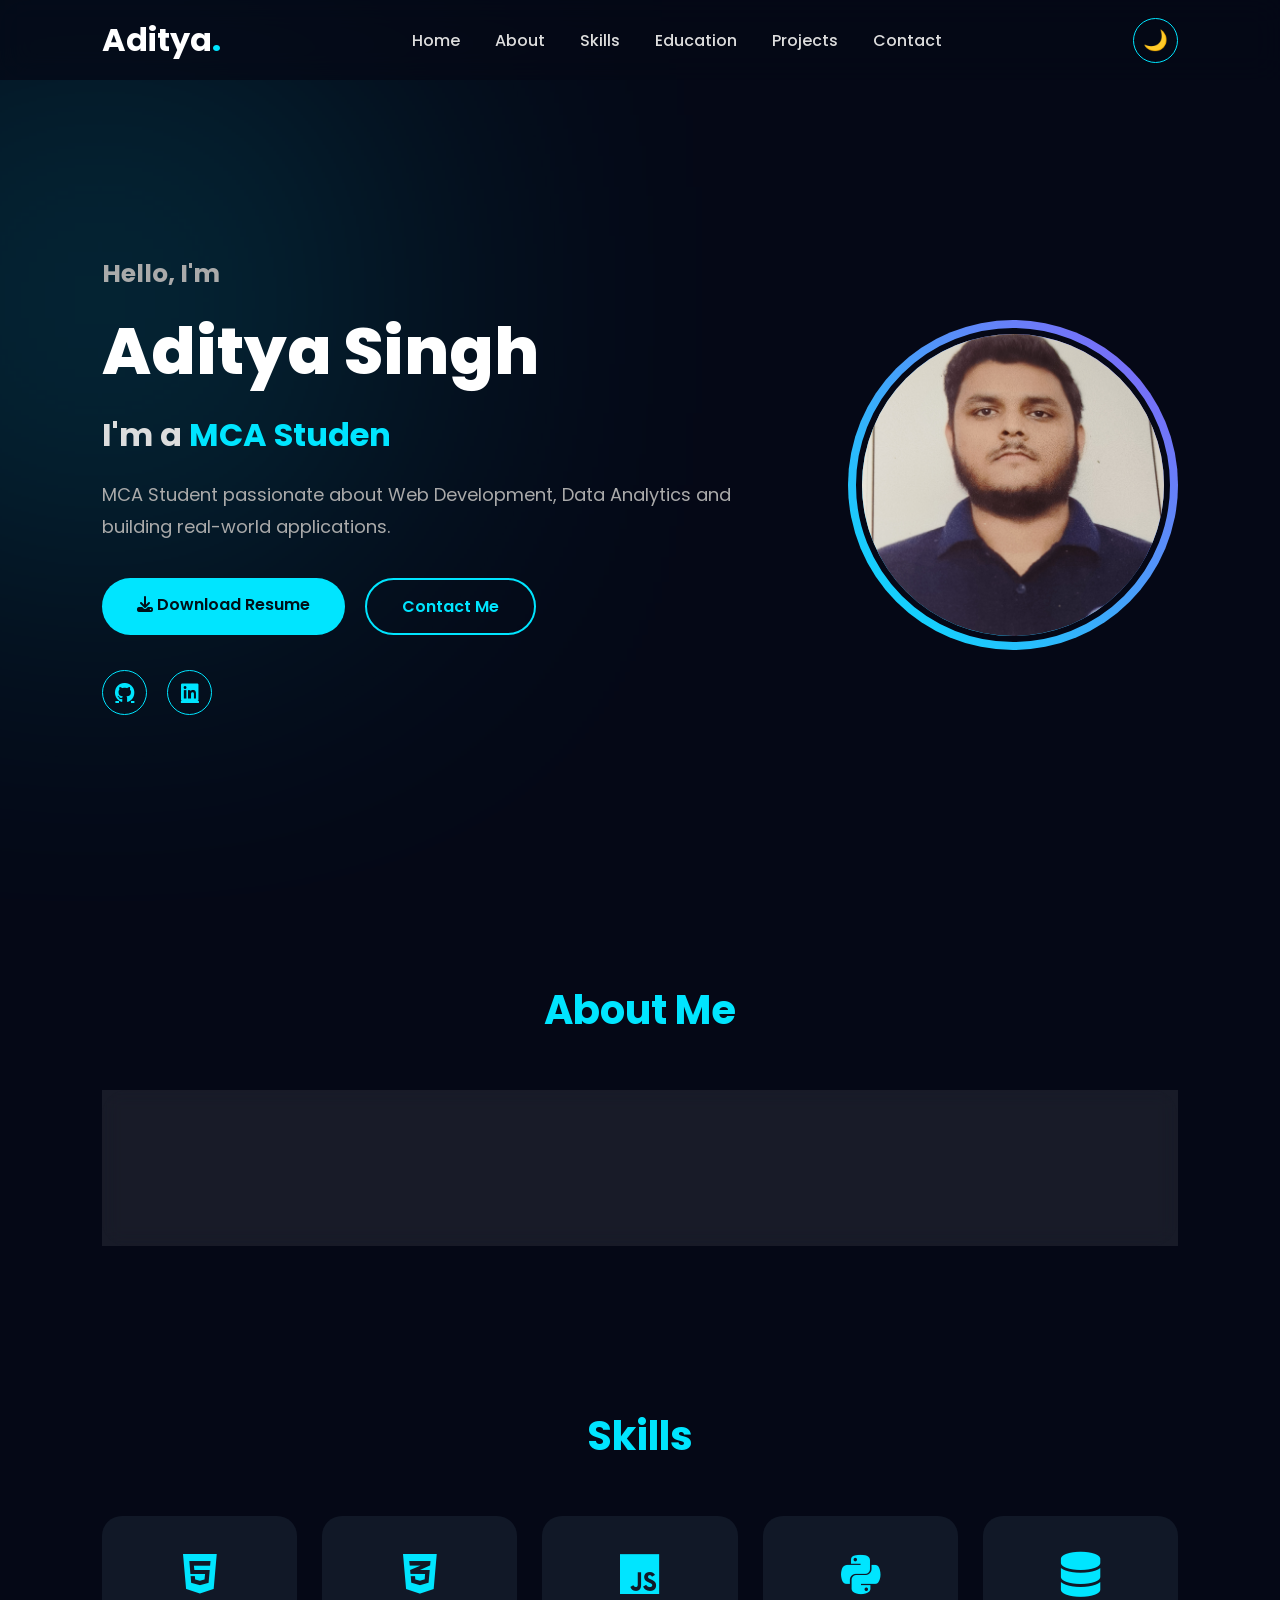
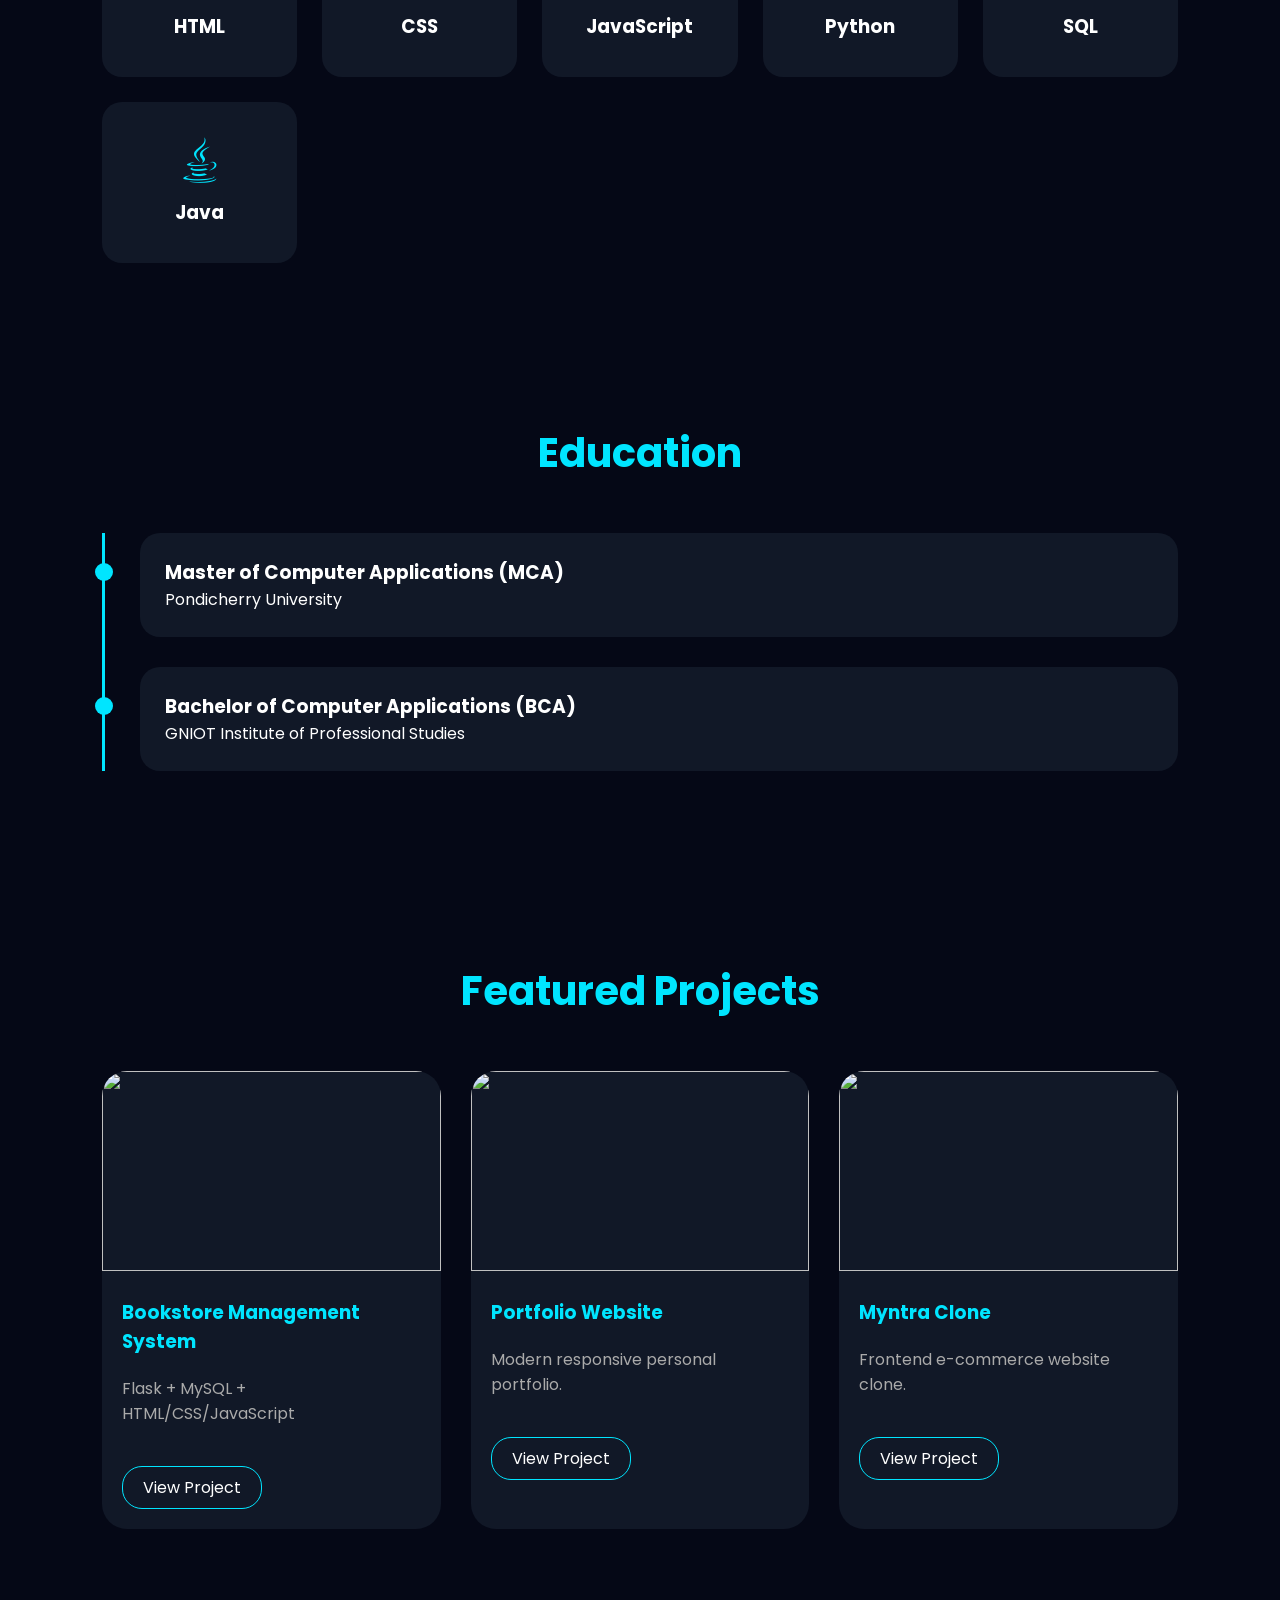
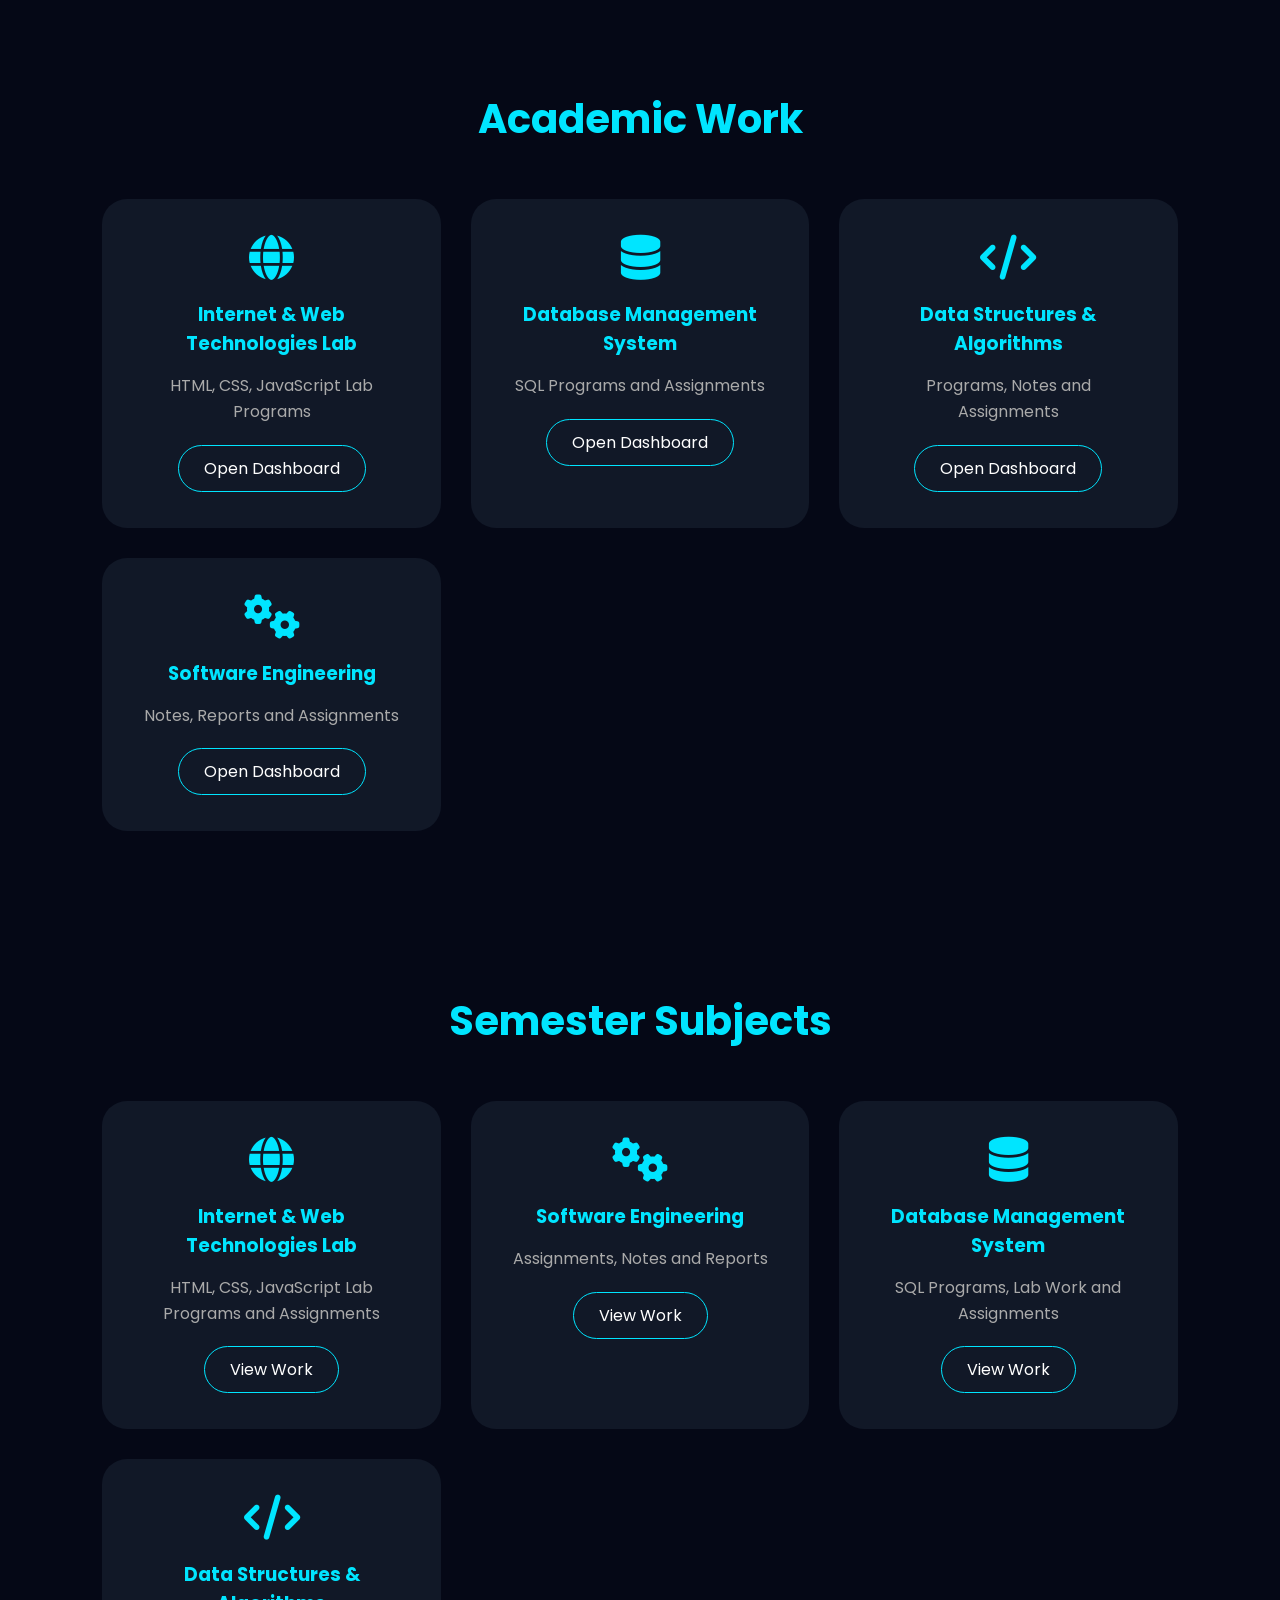
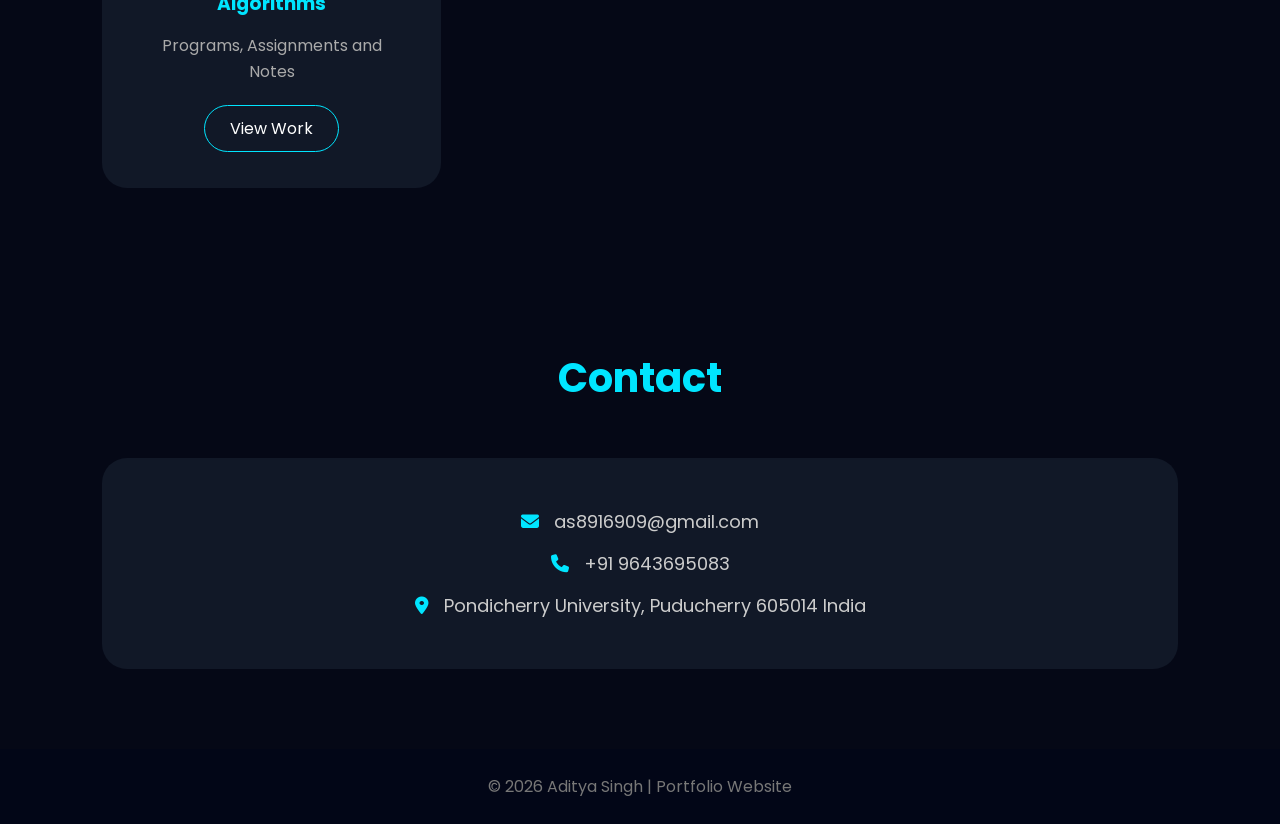
==== LABEX-1/index.HTML @ 022e11b4 "Added IWT Exercise 3" ====
<!DOCTYPE html>
<html lang="en">

<head>

<meta charset="UTF-8">

<meta name="viewport" content="width=device-width, initial-scale=1.0">

<title>Aditya Singh | Portfolio</title>


<!-- CSS -->
<link rel="stylesheet" href="style.css">


<!-- Icons -->
<link rel="stylesheet" 
href="https://cdnjs.cloudflare.com/ajax/libs/font-awesome/6.5.0/css/all.min.css">


</head>


<body>


<!-- Navbar -->

<header>

<nav>

<div class="logo">
Aditya<span>.</span>
</div>


<div class="menu-icon" id="menu-icon">

<i class="fas fa-bars"></i>

</div>



<ul id="nav-links">

<li>
<a href="#home">Home</a>
</li>


<li>
<a href="#about">About</a>
</li>


<li>
<a href="#skills">Skills</a>
</li>


<li>
<a href="#education">Education</a>
</li>


<li>
<a href="#projects">Projects</a>
</li>


<li>
<a href="#contact">Contact</a>
</li>


</ul>



<button id="theme-btn">

🌙

</button>


</nav>


</header>






<!-- Hero Section -->


<section class="hero" id="home">


<div class="hero-content">


<h3>
Hello, I'm
</h3>


<h1>
Aditya Singh
</h1>


<h2>
I'm a <span id="typing"></span>
</h2>


<p>

MCA Student passionate about Web Development,
Data Analytics and building real-world applications.

</p>



<div class="buttons">

<a href="resume.pdf.pdf" download class="btn">

<i class="fas fa-download"></i>
Download Resume

</a>



<a href="#contact" class="btn-outline">
Contact Me


</a>


</div>




<div class="social">


<a href="https://github.com/AdityaSingh0005" target="_blank">

<i class="fab fa-github"></i>

</a>



<a href="https://www.linkedin.com/in/aditya-singh-789b14217/" target="_blank">

<i class="fab fa-linkedin"></i>

</a>


</div>


</div>






<div class="profile-box">


<div class="circle">


<img src="Images/Profile.png.png" 
alt="Profile Photo">


</div>


</div>


</section>







<!-- About -->


<section id="about" class="section">


<h2 class="heading">
About Me
</h2>



<div class="about-card">


<p>

I am currently pursuing Master of Computer Applications (MCA).
I have knowledge of programming, web technologies and databases.

I enjoy creating responsive websites and solving programming problems.

My goal is to become a skilled software professional.

</p>


</div>


</section>









<!-- Skills -->


<section id="skills" class="section">


<h2 class="heading">
Skills
</h2>



<div class="skills">


<div class="skill-box">
<i class="fab fa-html5"></i>
<h3>HTML</h3>
</div>


<div class="skill-box">
<i class="fab fa-css3-alt"></i>
<h3>CSS</h3>
</div>


<div class="skill-box">
<i class="fab fa-js"></i>
<h3>JavaScript</h3>
</div>



<div class="skill-box">
<i class="fab fa-python"></i>
<h3>Python</h3>
</div>



<div class="skill-box">
<i class="fas fa-database"></i>
<h3>SQL</h3>
</div>



<div class="skill-box">
<i class="fab fa-java"></i>
<h3>Java</h3>
</div>



</div>


</section>









<!-- Education -->


<section id="education" class="section">


<h2 class="heading">
Education
</h2>



<div class="timeline">


<div class="timeline-item">


<h3>
Master of Computer Applications (MCA)
</h3>


<p>
Pondicherry University
</p>


</div>




<div class="timeline-item">


<h3>
Bachelor of Computer Applications (BCA)
</h3>


<p>
GNIOT Institute of Professional Studies
</p>


</div>



</div>


</section>








<!-- Projects -->


<section id="projects" class="section">


<h2 class="heading">
Featured Projects
</h2>



<div class="project-container">



<div class="project-card">


<img src="images/project1.png">


<h3>
Bookstore Management System
</h3>


<p>
Flask + MySQL + HTML/CSS/JavaScript
</p>


<a href="#">
View Project
</a>


</div>





<div class="project-card">


<img src="images/project2.png">


<h3>
Portfolio Website
</h3>


<p>
Modern responsive personal portfolio.
</p>


<a href="#">
View Project
</a>


</div>





<div class="project-card">


<img src="images/project3.png">


<h3>
Myntra Clone
</h3>


<p>
Frontend e-commerce website clone.
</p>


<a href="#">
View Project
</a>


</div>



</div>


</section>

<section id="semester-work" class="section">


<h2 class="heading">
Academic Work
</h2>


<div class="subject-container">


<div class="subject-card">

<i class="fas fa-globe"></i>

<h3>
Internet & Web Technologies Lab
</h3>

<p>
HTML, CSS, JavaScript Lab Programs
</p>


<a href="semester-work/iwt/index.html">
Open Dashboard
</a>


</div>




<div class="subject-card">


<i class="fas fa-database"></i>

<h3>
Database Management System
</h3>


<p>
SQL Programs and Assignments
</p>


<a href="semester-work/dbms/index.html">
Open Dashboard
</a>


</div>





<div class="subject-card">


<i class="fas fa-code"></i>


<h3>
Data Structures & Algorithms
</h3>


<p>
Programs, Notes and Assignments
</p>


<a href="semester-work/dsa/index.html">
Open Dashboard
</a>


</div>





<div class="subject-card">


<i class="fas fa-gears"></i>


<h3>
Software Engineering
</h3>


<p>
Notes, Reports and Assignments
</p>


<a href="semester-work/software-engineering/index.html">
Open Dashboard
</a>


</div>


</div>


</section>


<!-- Semester Work Section -->

<section id="semester-work" class="section">


<h2 class="heading">
Semester Subjects
</h2>



<div class="subject-container">



<div class="subject-card">

<i class="fas fa-globe"></i>

<h3>
Internet & Web Technologies Lab
</h3>


<p>
HTML, CSS, JavaScript Lab Programs
and Assignments
</p>


<a href="semester-work/iwt/index.html">
View Work
</a>


</div>






<div class="subject-card">

<i class="fas fa-cogs"></i>


<h3>
Software Engineering
</h3>


<p>
Assignments, Notes and Reports
</p>


<a href="semester-work/software-engineering/index.html">
View Work
</a>


</div>







<div class="subject-card">


<i class="fas fa-database"></i>


<h3>
Database Management System
</h3>


<p>
SQL Programs, Lab Work and Assignments
</p>


<a href="semester-work/dbms/index.html">
View Work
</a>


</div>








<div class="subject-card">


<i class="fas fa-code"></i>


<h3>
Data Structures & Algorithms
</h3>


<p>
Programs, Assignments and Notes
</p>


<a href="semester-work/dsa/index.html">
View Work
</a>


</div>




</div>


</section>






<!-- Contact -->


<section id="contact" class="section">


<h2 class="heading">
Contact
</h2>



<div class="contact-box">


<p>
<i class="fas fa-envelope"></i>
as8916909@gmail.com
</p>


<p>
<i class="fas fa-phone"></i>
+91 9643695083
</p>


<p>
<i class="fas fa-location-dot"></i>
Pondicherry University, Puducherry 605014
India
</p>



</div>



</section>







<footer>

<p>
© 2026 Aditya Singh | Portfolio Website
</p>


</footer>






<!-- JavaScript -->

<script src="script.js"></script>


</body>


</html>
---- LABEX-1/style.css ----
/* =====================
   Google Font
===================== */

@import url('https://fonts.googleapis.com/css2?family=Poppins:wght@300;400;500;600;700;800&display=swap');



/* =====================
   Reset
===================== */


*{

margin:0;
padding:0;
box-sizing:border-box;
font-family:'Poppins',sans-serif;

}



html{

scroll-behavior:smooth;

}



body{

background:#050816;

color:white;

overflow-x:hidden;

}





/* =====================
   Navbar
===================== */


header{

position:fixed;

top:0;

width:100%;

z-index:1000;

background:rgba(5,8,22,0.75);

backdrop-filter:blur(15px);

}



nav{


height:80px;

display:flex;

justify-content:space-between;

align-items:center;

padding:0 8%;


}



.logo{

font-size:32px;

font-weight:700;

color:white;

}


.logo span{

color:#00e5ff;

}



nav ul{

display:flex;

gap:35px;

list-style:none;

}



nav ul a{


color:#ddd;

text-decoration:none;

font-weight:500;

transition:.3s;


}



nav ul a:hover{

color:#00e5ff;

}





/* =====================
 Hero Section
===================== */


.hero{


min-height:100vh;

display:flex;

align-items:center;

justify-content:space-between;

padding:120px 8% 50px;

position:relative;


}



.hero::before{


content:"";

position:absolute;

width:400px;

height:400px;

background:#00e5ff;

filter:blur(180px);

opacity:.3;

top:100px;

left:-100px;


}



.hero-content{

max-width:650px;

z-index:2;

}



.hero-content h3{


font-size:25px;

color:#aaa;


}



.hero-content h1{


font-size:65px;

font-weight:800;

margin:10px 0;


}



.hero-content h2{


font-size:32px;

color:#ddd;

}



#typing{


color:#00e5ff;

}



.hero-content p{


margin-top:20px;

line-height:1.8;

color:#aaa;

font-size:18px;


}





/* Buttons */


.buttons{


display:flex;

gap:20px;

margin-top:35px;


}



.btn,
.btn-outline{


padding:14px 35px;

border-radius:30px;

text-decoration:none;

font-weight:600;

transition:.3s;


}



.btn{


background:#00e5ff;

color:#001018;


}



.btn:hover{


box-shadow:0 0 25px #00e5ff;

transform:translateY(-5px);


}



.btn-outline{


border:2px solid #00e5ff;

color:#00e5ff;


}



.btn-outline:hover{

background:#00e5ff;

color:#001018;

}







/* Social Icons */


.social{


margin-top:35px;

display:flex;

gap:20px;


}



.social a{


width:45px;

height:45px;

display:flex;

justify-content:center;

align-items:center;

border-radius:50%;

border:1px solid #00e5ff;

color:#00e5ff;

font-size:20px;

transition:.3s;


}



.social a:hover{


background:#00e5ff;

color:#050816;

transform:translateY(-8px);


}







/* =====================
 Profile Image
===================== */


.profile-box{


position:relative;

}



.circle{


width:330px;

height:330px;

border-radius:50%;

padding:8px;

background:linear-gradient(
45deg,
#00e5ff,
#8b5cf6
);


animation:float 4s infinite;


}



.circle img{


width:100%;

height:100%;

border-radius:50%;

object-fit:cover;

border:6px solid #050816;


}



@keyframes float{


50%{

transform:translateY(-20px);

}


}







/* =====================
 Sections
===================== */


.section{


padding:80px 8%;


}



.heading{


text-align:center;

font-size:40px;

margin-bottom:50px;

color:#00e5ff;


}







/* =====================
 About
===================== */


.about-card{


background:rgba(255,255,255,.08);

padding:35px;

border-radius:25px;

line-height:1.8;

color:#ccc;

backdrop-filter:blur(10px);

transition:.3s;


}



.about-card:hover{

transform:translateY(-10px);

}









/* =====================
 Skills
===================== */


.skills{


display:grid;

grid-template-columns:
repeat(auto-fit,minmax(160px,1fr));

gap:25px;


}



.skill-box{


background:#111827;

padding:35px 20px;

text-align:center;

border-radius:20px;

transition:.3s;

border:1px solid transparent;


}



.skill-box i{


font-size:45px;

color:#00e5ff;

margin-bottom:15px;


}



.skill-box:hover{


transform:translateY(-10px);

border-color:#00e5ff;

box-shadow:0 0 20px rgba(0,229,255,.3);


}







/* =====================
 Timeline
===================== */


.timeline{


border-left:3px solid #00e5ff;

padding-left:35px;

}



.timeline-item{


background:#111827;

padding:25px;

border-radius:20px;

margin-bottom:30px;

position:relative;


}



.timeline-item::before{


content:"";

position:absolute;

width:18px;

height:18px;

background:#00e5ff;

border-radius:50%;

left:-45px;

top:30px;


}





/* =====================
 Projects
===================== */


.project-container{


display:grid;

grid-template-columns:
repeat(auto-fit,minmax(280px,1fr));

gap:30px;


}



.project-card{


background:#111827;

border-radius:25px;

overflow:hidden;

transition:.4s;


}



.project-card img{


width:100%;

height:200px;

object-fit:cover;


}



.project-card h3,
.project-card p,
.project-card a{


margin:20px;

}



.project-card h3{

color:#00e5ff;

}



.project-card p{

color:#aaa;

}



.project-card a{


display:inline-block;

color:white;

text-decoration:none;

border:1px solid #00e5ff;

padding:8px 20px;

border-radius:20px;


}



.project-card:hover{


transform:translateY(-15px);

box-shadow:0 20px 40px rgba(0,0,0,.5);


}







/* =====================
 Contact
===================== */


.contact-box{


background:#111827;

padding:35px;

border-radius:25px;

text-align:center;


}



.contact-box p{


margin:15px;

color:#ccc;

font-size:18px;


}



.contact-box i{


color:#00e5ff;

margin-right:10px;


}







footer{


text-align:center;

padding:25px;

background:#020617;

color:#777;


}







/* =====================
 Mobile Responsive
===================== */


@media(max-width:900px){


nav ul{

display:none;

}



.hero{


flex-direction:column-reverse;

text-align:center;


}



.hero-content h1{


font-size:45px;


}



.buttons,
.social{


justify-content:center;


}



.circle{


width:250px;

height:250px;


}


}



@media(max-width:500px){


.hero-content h1{

font-size:35px;

}



.hero-content h2{

font-size:22px;

}



.heading{

font-size:32px;

}


}

/* =====================
   Theme Button
===================== */


#theme-btn{


background:none;

border:1px solid #00e5ff;

color:#00e5ff;

border-radius:50%;

width:45px;

height:45px;

cursor:pointer;

font-size:20px;


}





/* =====================
 Mobile Menu
===================== */


.menu-icon{

display:none;

font-size:25px;

color:#00e5ff;

cursor:pointer;

}






/* Contact Form */


.contact-form{


display:flex;

flex-direction:column;

gap:20px;

margin-top:30px;


}



.contact-form input,
.contact-form textarea{


padding:15px;

border-radius:15px;

border:none;

outline:none;

background:#1e293b;

color:white;

font-size:16px;


}



.contact-form textarea{


height:120px;

resize:none;


}



.contact-form button{


border:none;

cursor:pointer;

background:#00e5ff;

color:#001018;

padding:15px;

border-radius:30px;

font-weight:600;


}




/* Light Mode */


.light-mode{


background:#f8fafc;

color:#111;


}



.light-mode .project-card,
.light-mode .skill-box,
.light-mode .timeline-item,
.light-mode .contact-box{


background:white;

color:#111;

}



.light-mode nav{


background:white;

}



.light-mode nav a{

color:#111;

}







@media(max-width:900px){


.menu-icon{

display:block;

}



nav ul{


position:absolute;

top:80px;

left:0;

width:100%;

background:#050816;

flex-direction:column;

align-items:center;

padding:30px;

display:none;


}



nav ul.active{

display:flex;

}


}

/* =========================
 Semester Subjects
========================= */


.subject-container{


display:grid;

grid-template-columns:
repeat(auto-fit,minmax(250px,1fr));

gap:30px;


}




.subject-card{


background:#111827;

padding:35px;

border-radius:25px;

text-align:center;

transition:.4s;

border:1px solid transparent;


}




.subject-card i{


font-size:45px;

color:#00e5ff;

margin-bottom:20px;


}




.subject-card h3{


color:#00e5ff;

margin-bottom:15px;


}




.subject-card p{


color:#aaa;

line-height:1.6;


}




.subject-card a{


display:inline-block;

margin-top:20px;

padding:10px 25px;

border:1px solid #00e5ff;

border-radius:25px;

color:white;

text-decoration:none;


}




.subject-card:hover{


transform:translateY(-15px);

border-color:#00e5ff;

box-shadow:
0 0 25px rgba(0,229,255,.3);


}

/* Academic Dashboard */


.dashboard{

display:grid;

grid-template-columns:
repeat(auto-fit,minmax(280px,1fr));

gap:30px;

}



.work-card{

background:#111827;

padding:30px;

border-radius:20px;

}



.work-card h2{

color:#00e5ff;

margin-bottom:20px;

}



.work-card ul{

list-style:none;

}



.work-card li{

margin:15px 0;

}



.work-card a{

color:white;

text-decoration:none;

}



.work-card a:hover{

color:#00e5ff;

}
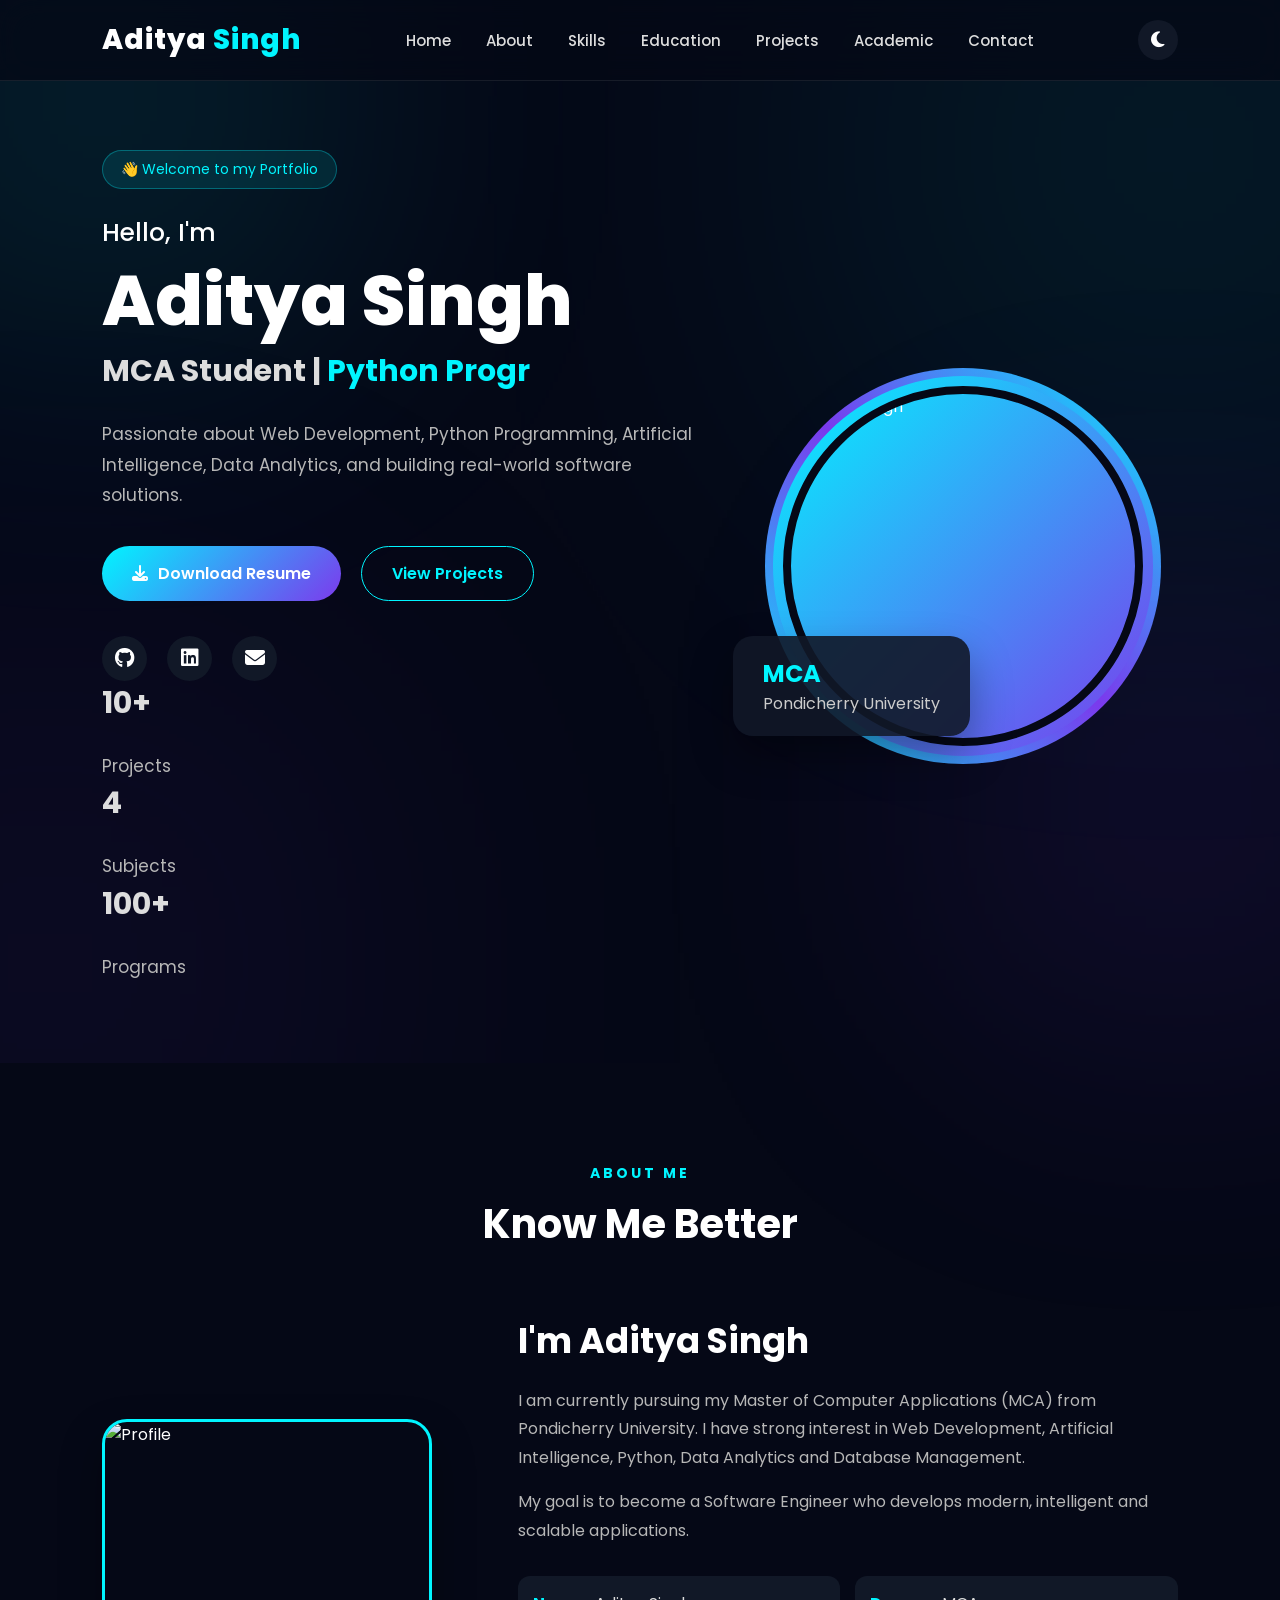
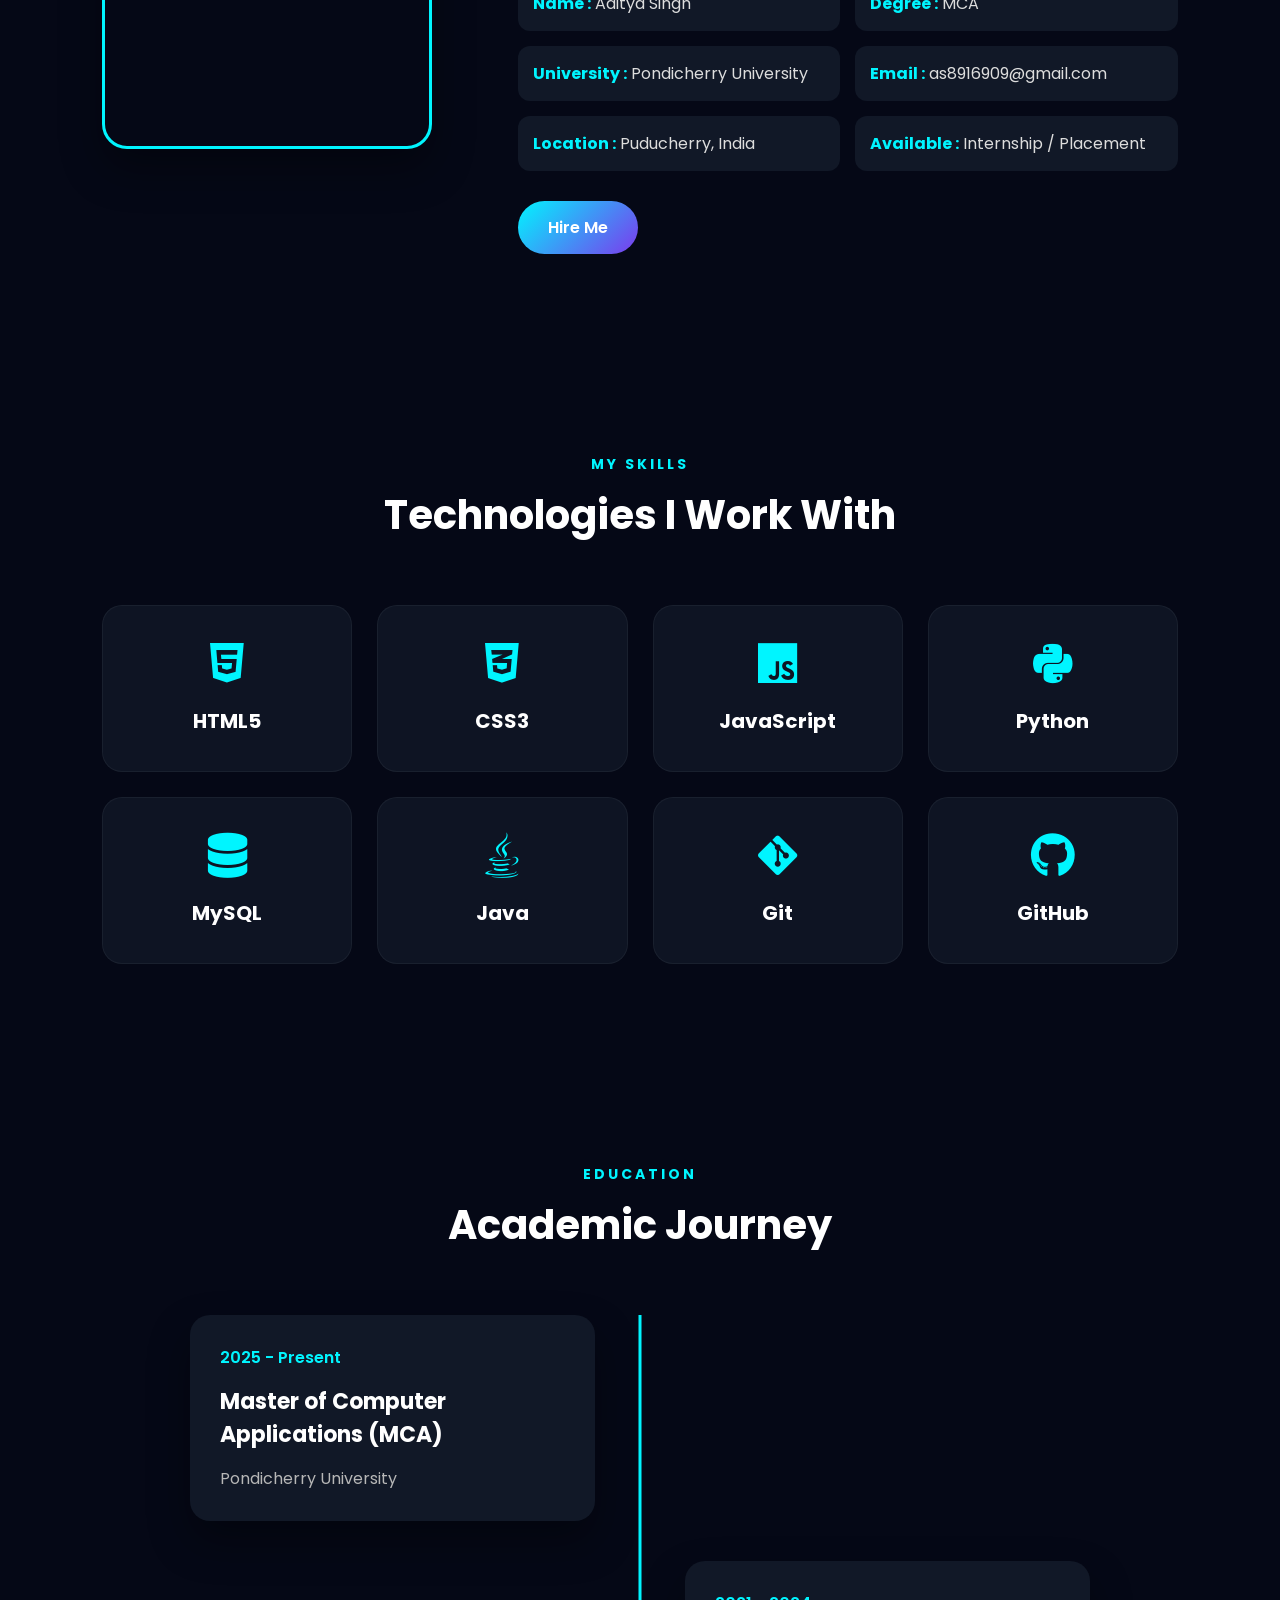
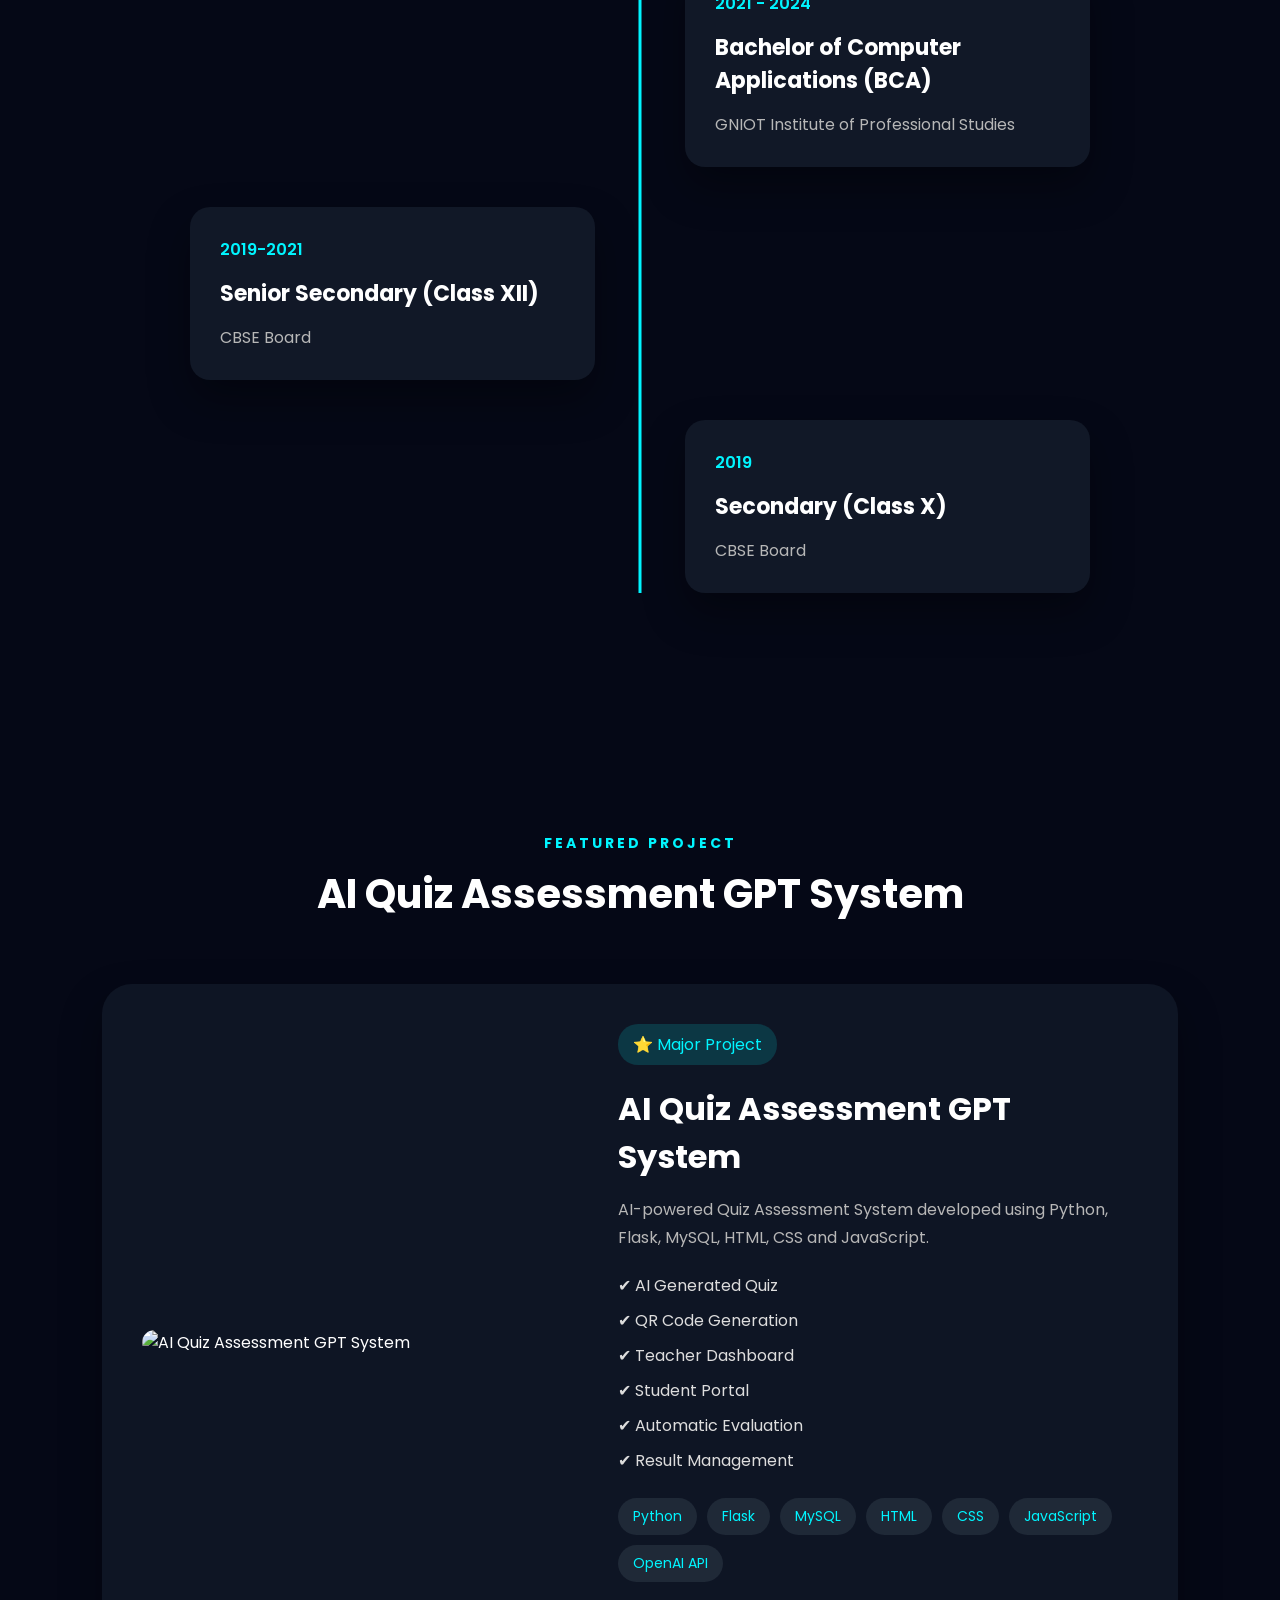
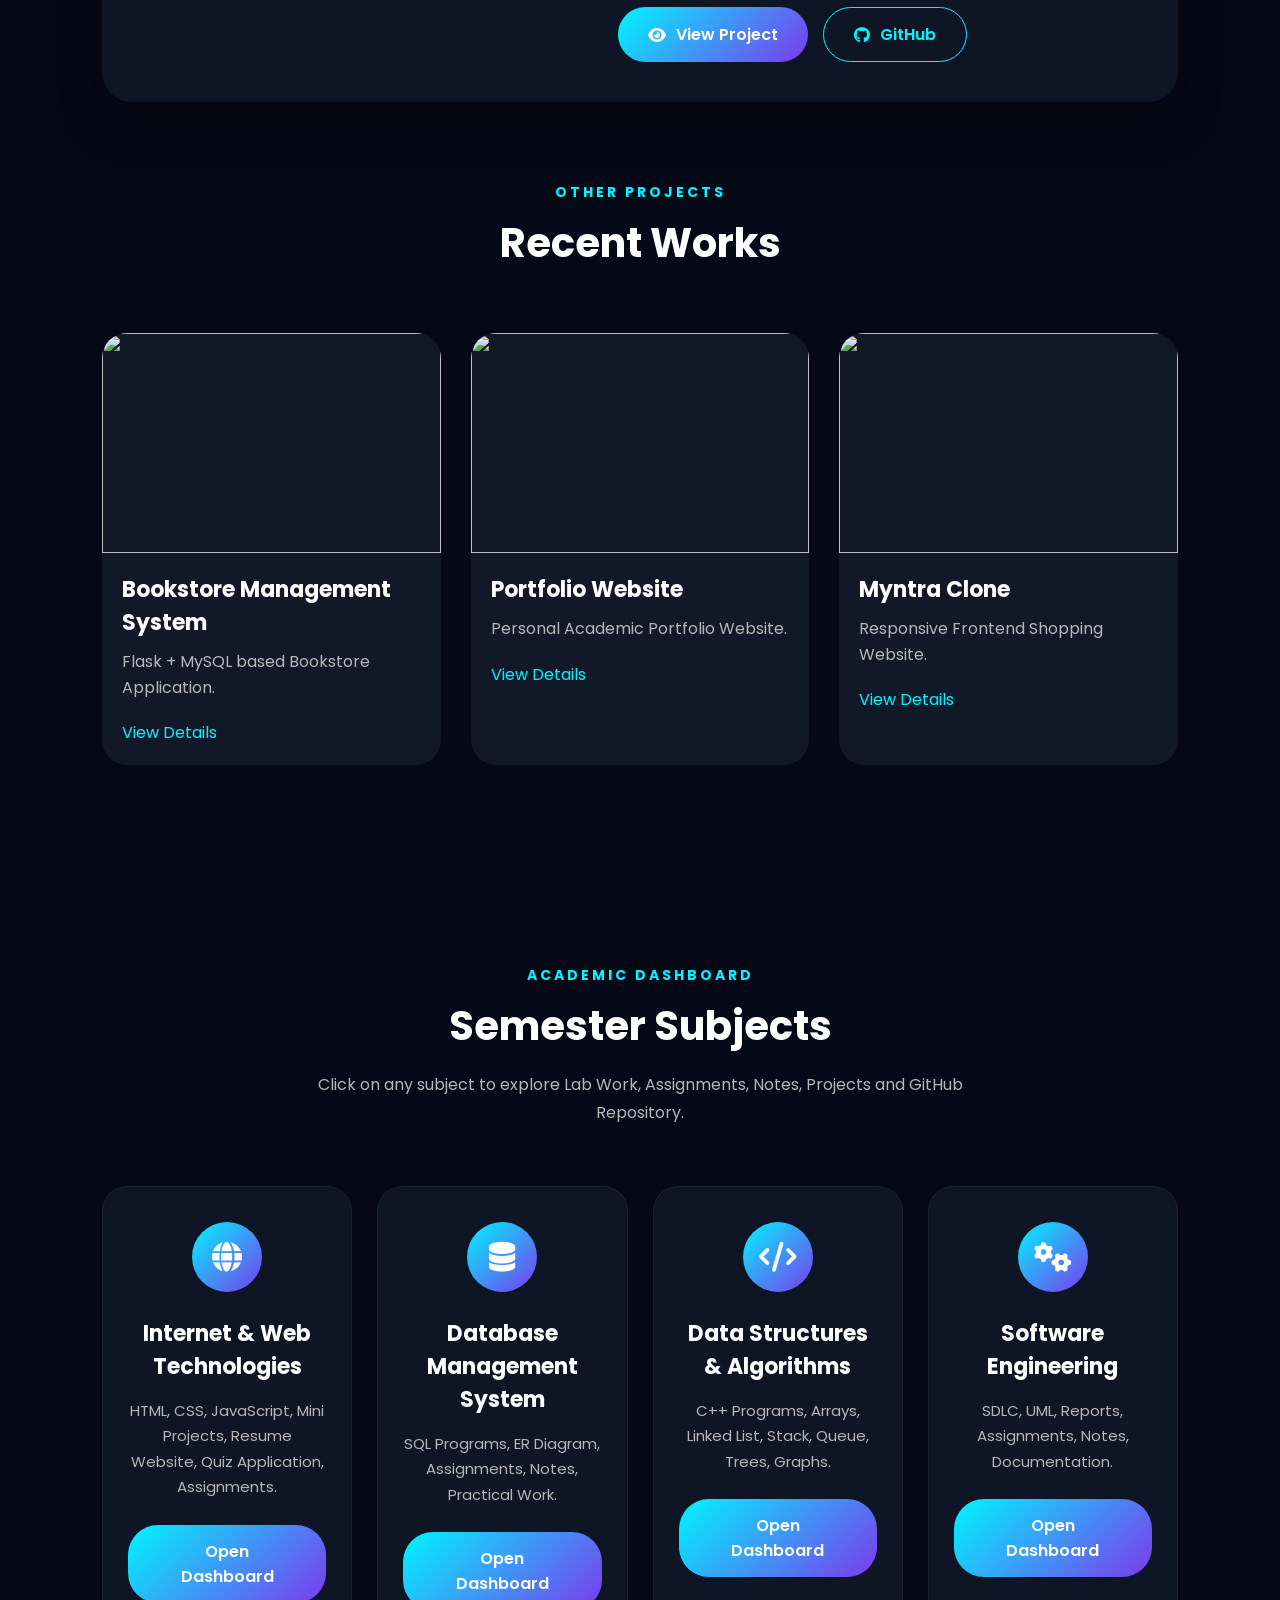
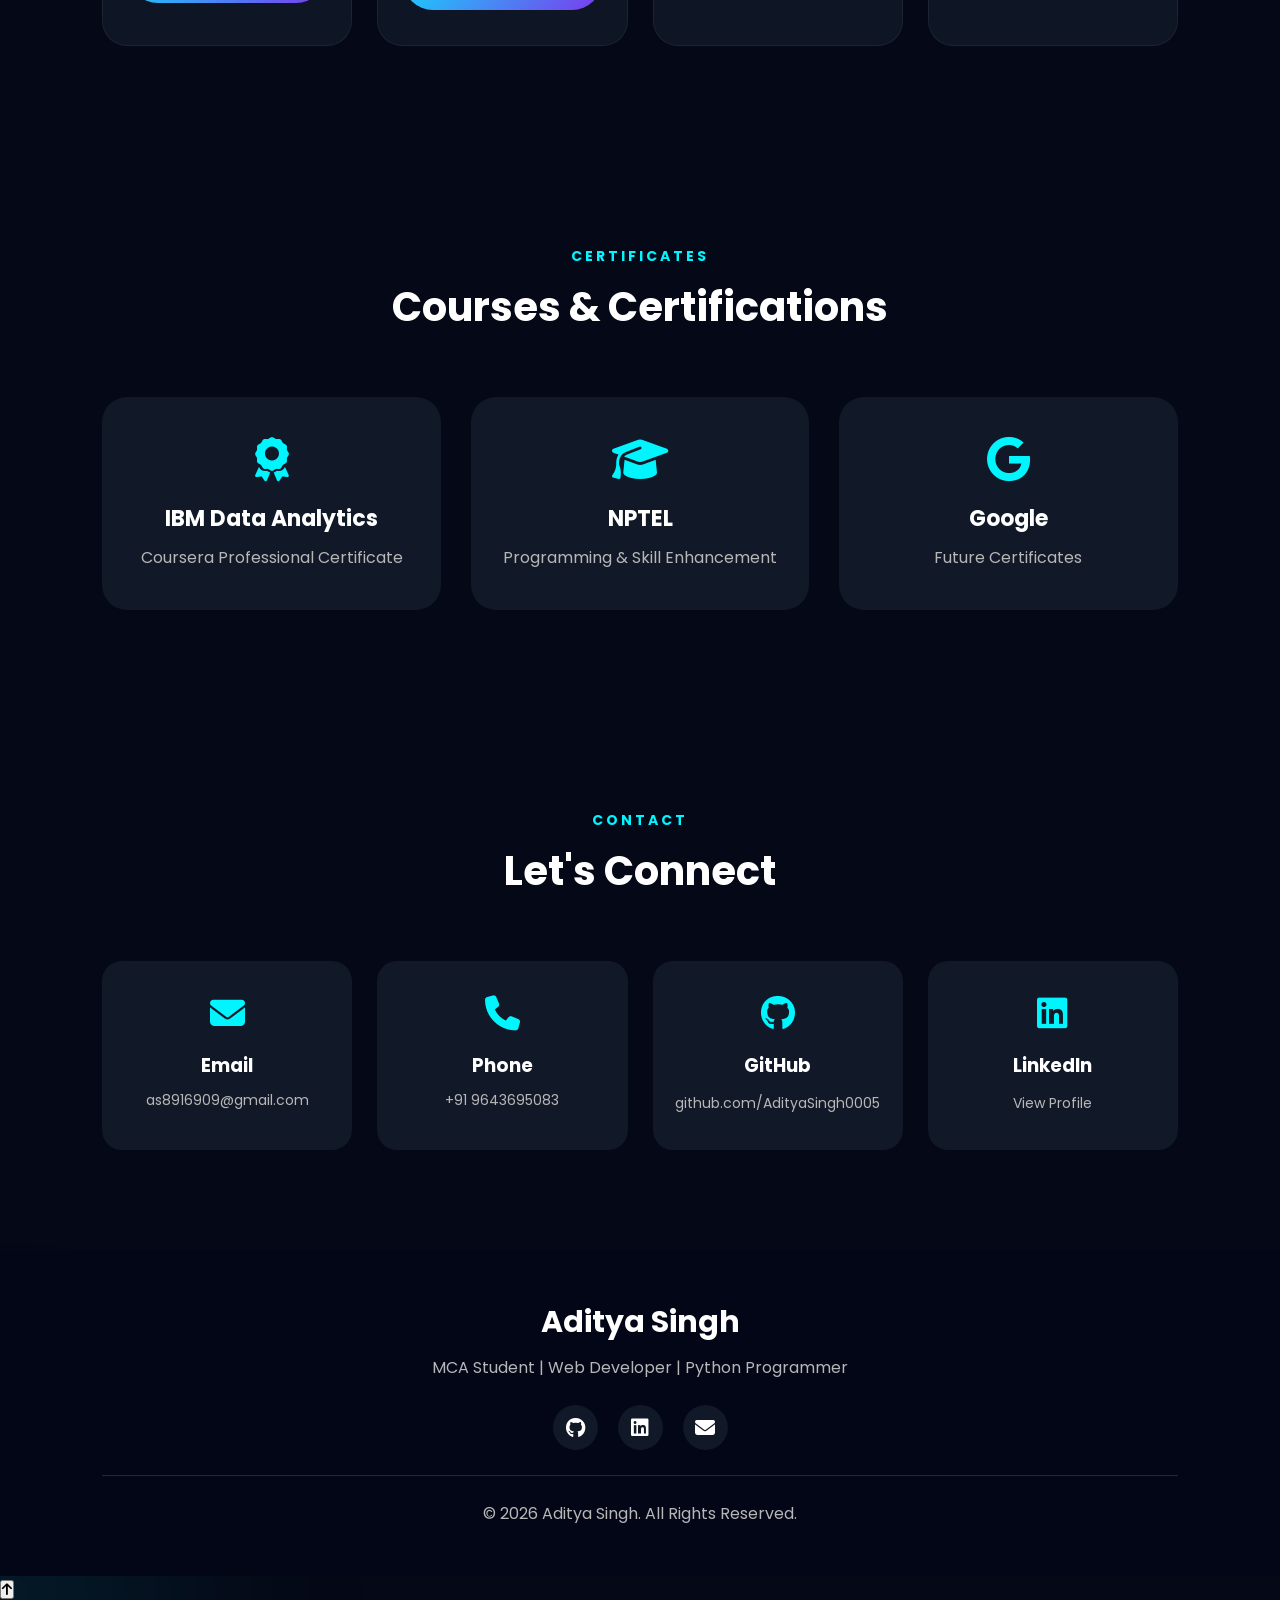
==== commit f7890561: "Portfolio Update" ====
--- a/LABEX-1/index.HTML
+++ b/LABEX-1/index.HTML
@@ -3,798 +3,993 @@
 
 <head>
 
-<meta charset="UTF-8">
-
-<meta name="viewport" content="width=device-width, initial-scale=1.0">
-
-<title>Aditya Singh | Portfolio</title>
-
-
-<!-- CSS -->
-<link rel="stylesheet" href="style.css">
-
-
-<!-- Icons -->
-<link rel="stylesheet" 
-href="https://cdnjs.cloudflare.com/ajax/libs/font-awesome/6.5.0/css/all.min.css">
-
+    <meta charset="UTF-8">
+    <meta name="viewport" content="width=device-width, initial-scale=1.0">
+
+    <title>Aditya Singh | Academic Portfolio</title>
+
+    <!-- CSS -->
+    <link rel="stylesheet" href="style.css">
+
+    <!-- Google Font -->
+    <link href="https://fonts.googleapis.com/css2?family=Poppins:wght@300;400;500;600;700;800&display=swap" rel="stylesheet">
+
+    <!-- Font Awesome -->
+    <link rel="stylesheet"
+        href="https://cdnjs.cloudflare.com/ajax/libs/font-awesome/6.7.1/css/all.min.css">
 
 </head>
 
-
 <body>
 
-
-<!-- Navbar -->
-
-<header>
-
-<nav>
-
-<div class="logo">
-Aditya<span>.</span>
-</div>
-
-
-<div class="menu-icon" id="menu-icon">
-
-<i class="fas fa-bars"></i>
-
-</div>
-
-
-
-<ul id="nav-links">
-
-<li>
-<a href="#home">Home</a>
-</li>
-
-
-<li>
-<a href="#about">About</a>
-</li>
-
-
-<li>
-<a href="#skills">Skills</a>
-</li>
-
-
-<li>
-<a href="#education">Education</a>
-</li>
-
-
-<li>
-<a href="#projects">Projects</a>
-</li>
-
-
-<li>
-<a href="#contact">Contact</a>
-</li>
-
-
-</ul>
-
-
-
-<button id="theme-btn">
-
-🌙
-
-</button>
-
-
-</nav>
-
+    <div id="progress-bar"></div>
+<!--=========================
+        HEADER
+==========================-->
+
+<header class="header">
+
+    <nav class="navbar">
+
+        <a href="#" class="logo">
+            Aditya<span> Singh</span>
+        </a>
+
+        <ul class="nav-links">
+
+            <li><a href="#home">Home</a></li>
+
+            <li><a href="#about">About</a></li>
+
+            <li><a href="#skills">Skills</a></li>
+
+            <li><a href="#education">Education</a></li>
+
+            <li><a href="#projects">Projects</a></li>
+
+            <li><a href="#academic">Academic</a></li>
+
+            <li><a href="#contact">Contact</a></li>
+
+        </ul>
+
+        <div class="nav-buttons">
+
+            <button id="theme-toggle">
+
+                <i class="fas fa-moon"></i>
+
+            </button>
+
+            <div class="menu-btn">
+
+                <i class="fas fa-bars"></i>
+
+            </div>
+
+        </div>
+
+    </nav>
 
 </header>
 
-
-
-
-
-
-<!-- Hero Section -->
-
+<!--=========================
+        HERO SECTION
+==========================-->
 
 <section class="hero" id="home">
 
-
-<div class="hero-content">
-
+<div class="hero-left">
+
+    <span class="hero-tag">
+
+        👋 Welcome to my Portfolio
+
+    </span>
+
+    <h3>
+
+        Hello, I'm
+
+    </h3>
+
+    <h1>
+
+        Aditya Singh
+
+    </h1>
+
+    <h2>
+
+        MCA Student |
+        <span id="typing"></span>
+
+    </h2>
+
+    <p>
+
+        Passionate about Web Development,
+        Python Programming,
+        Artificial Intelligence,
+        Data Analytics,
+        and building real-world software solutions.
+
+    </p>
+
+<div class="hero-buttons">
+
+<a href="assets/documents/resume.pdf" class="btn" download>
+
+<i class="fas fa-download"></i>
+
+Download Resume
+
+</a>
+
+<a href="#projects" class="btn-outline">
+
+View Projects
+
+</a>
+
+</div>
+
+<div class="social-icons">
+
+<a href="https://github.com/AdityaSingh0005" target="_blank">
+
+<i class="fab fa-github"></i>
+
+</a>
+
+<a href="https://www.linkedin.com/in/aditya-singh-789b14217/" target="_blank">
+
+<i class="fab fa-linkedin"></i>
+
+</a>
+
+<a href="mailto:as8916909@gmail.com">
+
+<i class="fas fa-envelope"></i>
+
+</a>
+
+</div>
+
+<div class="hero-stats">
+
+<div class="stat-card">
+
+<h2>
+
+10+
+
+</h2>
+
+<p>
+
+Projects
+
+</p>
+
+</div>
+
+<div class="stat-card">
+
+<h2>
+
+4
+
+</h2>
+
+<p>
+
+Subjects
+
+</p>
+
+</div>
+
+<div class="stat-card">
+
+<h2>
+
+100+
+
+</h2>
+
+<p>
+
+Programs
+
+</p>
+
+</div>
+
+</div>
+
+</div>
+
+<div class="hero-right">
+
+<div class="profile-card">
+
+<div class="profile-circle">
+
+<img src="images/Profile.png.png"
+alt="Aditya Singh">
+
+</div>
+
+<div class="experience-card">
+
+<h2>
+
+MCA
+
+</h2>
+
+<p>
+
+Pondicherry University
+
+</p>
+
+</div>
+
+</div>
+
+</div>
+
+</section>
+
+<!--=========================
+      ABOUT SECTION
+==========================-->
+
+<section class="about section" id="about">
+
+<div class="section-title">
+
+<h4>
+
+ABOUT ME
+
+</h4>
+
+<h2>
+
+Know Me Better
+
+</h2>
+
+</div>
+
+<div class="about-container">
+
+<div class="about-image">
+
+<img src="images/Profile.png.png"
+alt="Profile">
+
+</div>
+
+<div class="about-content">
 
 <h3>
-Hello, I'm
+
+I'm Aditya Singh
+
 </h3>
 
-
-<h1>
+<p>
+
+I am currently pursuing my Master of Computer Applications (MCA) from Pondicherry University.
+
+I have strong interest in Web Development, Artificial Intelligence, Python, Data Analytics and Database Management.
+
+</p>
+
+<p>
+
+My goal is to become a Software Engineer who develops modern, intelligent and scalable applications.
+
+</p>
+
+<div class="about-details">
+
+<div>
+
+<strong>Name :</strong>
+
 Aditya Singh
-</h1>
-
-
-<h2>
-I'm a <span id="typing"></span>
-</h2>
-
+
+</div>
+
+<div>
+
+<strong>Degree :</strong>
+
+MCA
+
+</div>
+
+<div>
+
+<strong>University :</strong>
+
+Pondicherry University
+
+</div>
+
+<div>
+
+<strong>Email :</strong>
+
+as8916909@gmail.com
+
+</div>
+
+<div>
+
+<strong>Location :</strong>
+
+Puducherry, India
+
+</div>
+
+<div>
+
+<strong>Available :</strong>
+
+Internship / Placement
+
+</div>
+
+</div>
+
+<a href="#contact" class="btn">
+
+Hire Me
+
+</a>
+
+</div>
+
+</div>
+
+</section>
+
+<!-- Skills section next -->
+
+<!-- =====================================
+              SKILLS SECTION
+====================================== -->
+
+<section class="skills section" id="skills">
+
+    <div class="section-title">
+
+        <h4>MY SKILLS</h4>
+
+        <h2>Technologies I Work With</h2>
+
+    </div>
+
+    <div class="skills-container">
+
+        <div class="skill-card">
+            <i class="fab fa-html5"></i>
+            <h3>HTML5</h3>
+        </div>
+
+        <div class="skill-card">
+            <i class="fab fa-css3-alt"></i>
+            <h3>CSS3</h3>
+        </div>
+
+        <div class="skill-card">
+            <i class="fab fa-js"></i>
+            <h3>JavaScript</h3>
+        </div>
+
+        <div class="skill-card">
+            <i class="fab fa-python"></i>
+            <h3>Python</h3>
+        </div>
+
+        <div class="skill-card">
+            <i class="fas fa-database"></i>
+            <h3>MySQL</h3>
+        </div>
+
+        <div class="skill-card">
+            <i class="fab fa-java"></i>
+            <h3>Java</h3>
+        </div>
+
+        <div class="skill-card">
+            <i class="fab fa-git-alt"></i>
+            <h3>Git</h3>
+        </div>
+
+        <div class="skill-card">
+            <i class="fab fa-github"></i>
+            <h3>GitHub</h3>
+        </div>
+
+    </div>
+
+</section>
+
+<!-- =====================================
+            EDUCATION SECTION
+====================================== -->
+
+<section class="education section" id="education">
+
+    <div class="section-title">
+
+        <h4>EDUCATION</h4>
+
+        <h2>Academic Journey</h2>
+
+    </div>
+
+    <div class="timeline">
+
+        <div class="timeline-item">
+
+            <span>2025 - Present</span>
+
+            <h3>Master of Computer Applications (MCA)</h3>
+
+            <p>Pondicherry University</p>
+
+        </div>
+
+        <div class="timeline-item">
+
+            <span>2021 - 2024</span>
+
+            <h3>Bachelor of Computer Applications (BCA)</h3>
+
+            <p>GNIOT Institute of Professional Studies</p>
+
+        </div>
+
+        <div class="timeline-item">
+
+            <span>2019-2021</span>
+
+            <h3>Senior Secondary (Class XII)</h3>
+
+            <p>CBSE Board</p>
+
+        </div>
+
+        <div class="timeline-item">
+
+            <span>2019</span>
+
+            <h3>Secondary (Class X)</h3>
+
+            <p>CBSE Board</p>
+
+        </div>
+
+    </div>
+
+</section>
+
+<!-- =====================================
+        FEATURED PROJECT
+====================================== -->
+
+<section class="projects section" id="projects">
+
+    <div class="section-title">
+
+        <h4>FEATURED PROJECT</h4>
+
+        <h2>AI Quiz Assessment GPT System</h2>
+
+    </div>
+
+    <div class="featured-project">
+
+        <div class="featured-image">
+
+            <img src="images/gptsystem.png.png"
+                 alt="AI Quiz Assessment GPT System">
+
+        </div>
+
+        <div class="featured-content">
+
+            <span class="badge">
+                ⭐ Major Project
+            </span>
+
+            <h2>
+                AI Quiz Assessment GPT System
+            </h2>
+
+            <p>
+
+                AI-powered Quiz Assessment System developed using
+                Python, Flask, MySQL, HTML, CSS and JavaScript.
+
+            </p>
+
+            <ul>
+
+                <li>✔ AI Generated Quiz</li>
+
+                <li>✔ QR Code Generation</li>
+
+                <li>✔ Teacher Dashboard</li>
+
+                <li>✔ Student Portal</li>
+
+                <li>✔ Automatic Evaluation</li>
+
+                <li>✔ Result Management</li>
+
+            </ul>
+
+            <div class="tech-stack">
+
+                <span>Python</span>
+
+                <span>Flask</span>
+
+                <span>MySQL</span>
+
+                <span>HTML</span>
+
+                <span>CSS</span>
+
+                <span>JavaScript</span>
+
+                <span>OpenAI API</span>
+
+            </div>
+
+            <div class="project-buttons">
+
+                <a href="projects/ai-quiz/index.html"
+                   class="btn">
+
+                    <i class="fas fa-eye"></i>
+
+                    View Project
+
+                </a>
+
+                <a href="https://github.com/AdityaSingh0005"
+                   target="_blank"
+                   class="btn-outline">
+
+                    <i class="fab fa-github"></i>
+
+                    GitHub
+
+                </a>
+
+            </div>
+
+        </div>
+
+    </div>
+
+<!-- =====================================
+            OTHER PROJECTS
+====================================== -->
+
+<div class="section-title" style="margin-top:80px;">
+
+    <h4>OTHER PROJECTS</h4>
+
+    <h2>Recent Works</h2>
+
+</div>
+
+<div class="project-grid">
+
+<div class="project-card">
+
+<img src="images/bookstore.jpeg">
+
+<h3>Bookstore Management System</h3>
 
 <p>
 
-MCA Student passionate about Web Development,
-Data Analytics and building real-world applications.
+Flask + MySQL based Bookstore Application.
 
 </p>
 
-
-
-<div class="buttons">
-
-<a href="resume.pdf.pdf" download class="btn">
-
-<i class="fas fa-download"></i>
-Download Resume
+<a href="#">
+
+View Details
 
 </a>
 
-
-
-<a href="#contact" class="btn-outline">
-Contact Me
-
+</div>
+
+<div class="project-card">
+
+<img src="images/portfolio.jpeg">
+
+<h3>Portfolio Website</h3>
+
+<p>
+
+Personal Academic Portfolio Website.
+
+</p>
+
+<a href="#">
+
+View Details
 
 </a>
 
-
-</div>
-
-
-
-
-<div class="social">
-
-
-<a href="https://github.com/AdityaSingh0005" target="_blank">
-
-<i class="fab fa-github"></i>
+</div>
+
+<div class="project-card">
+
+<img src="images/myantra.jpeg">
+
+<h3>Myntra Clone</h3>
+
+<p>
+
+Responsive Frontend Shopping Website.
+
+</p>
+
+<a href="#">
+
+View Details
 
 </a>
 
-
-
-<a href="https://www.linkedin.com/in/aditya-singh-789b14217/" target="_blank">
-
-<i class="fab fa-linkedin"></i>
-
-</a>
-
-
-</div>
-
-
-</div>
-
-
-
-
-
-
-<div class="profile-box">
-
-
-<div class="circle">
-
-
-<img src="Images/Profile.png.png" 
-alt="Profile Photo">
-
-
-</div>
-
-
-</div>
-
+</div>
+
+</div>
 
 </section>
 
-
-
-
-
-
-
-<!-- About -->
-
-
-<section id="about" class="section">
-
-
-<h2 class="heading">
-About Me
-</h2>
-
-
-
-<div class="about-card">
-
-
-<p>
-
-I am currently pursuing Master of Computer Applications (MCA).
-I have knowledge of programming, web technologies and databases.
-
-I enjoy creating responsive websites and solving programming problems.
-
-My goal is to become a skilled software professional.
-
-</p>
-
-
-</div>
-
+<!-- =====================================
+        ACADEMIC DASHBOARD
+====================================== -->
+
+<section class="academic section" id="academic">
+
+    <div class="section-title">
+
+        <h4>ACADEMIC DASHBOARD</h4>
+
+        <h2>Semester Subjects</h2>
+
+        <p>
+            Click on any subject to explore Lab Work, Assignments,
+            Notes, Projects and GitHub Repository.
+        </p>
+
+    </div>
+
+    <div class="subject-grid">
+
+        <!-- IWT -->
+
+        <div class="subject-card">
+
+            <div class="subject-icon">
+
+                <i class="fas fa-globe"></i>
+
+            </div>
+
+            <h3>Internet & Web Technologies</h3>
+
+            <p>
+
+                HTML, CSS, JavaScript,
+                Mini Projects,
+                Resume Website,
+                Quiz Application,
+                Assignments.
+
+            </p>
+
+            <a href="semester/iwt/index.html" class="btn">
+
+                Open Dashboard
+
+            </a>
+
+        </div>
+
+        <!-- DBMS -->
+
+        <div class="subject-card">
+
+            <div class="subject-icon">
+
+                <i class="fas fa-database"></i>
+
+            </div>
+
+            <h3>Database Management System</h3>
+
+            <p>
+
+                SQL Programs,
+                ER Diagram,
+                Assignments,
+                Notes,
+                Practical Work.
+
+            </p>
+
+            <a href="semester/dbms/index.html" class="btn">
+
+                Open Dashboard
+
+            </a>
+
+        </div>
+
+        <!-- DSA -->
+
+        <div class="subject-card">
+
+            <div class="subject-icon">
+
+                <i class="fas fa-code"></i>
+
+            </div>
+
+            <h3>Data Structures & Algorithms</h3>
+
+            <p>
+
+                C++ Programs,
+                Arrays,
+                Linked List,
+                Stack,
+                Queue,
+                Trees,
+                Graphs.
+
+            </p>
+
+            <a href="semester/dsa/index.html" class="btn">
+
+                Open Dashboard
+
+            </a>
+
+        </div>
+
+        <!-- Software Engineering -->
+
+        <div class="subject-card">
+
+            <div class="subject-icon">
+
+                <i class="fas fa-gears"></i>
+
+            </div>
+
+            <h3>Software Engineering</h3>
+
+            <p>
+
+                SDLC,
+                UML,
+                Reports,
+                Assignments,
+                Notes,
+                Documentation.
+
+            </p>
+
+            <a href="semester/software-engineering/index.html"
+               class="btn">
+
+                Open Dashboard
+
+            </a>
+
+        </div>
+
+    </div>
 
 </section>
 
-
-
-
-
-
-
-
-
-<!-- Skills -->
-
-
-<section id="skills" class="section">
-
-
-<h2 class="heading">
-Skills
-</h2>
-
-
-
-<div class="skills">
-
-
-<div class="skill-box">
-<i class="fab fa-html5"></i>
-<h3>HTML</h3>
-</div>
-
-
-<div class="skill-box">
-<i class="fab fa-css3-alt"></i>
-<h3>CSS</h3>
-</div>
-
-
-<div class="skill-box">
-<i class="fab fa-js"></i>
-<h3>JavaScript</h3>
-</div>
-
-
-
-<div class="skill-box">
-<i class="fab fa-python"></i>
-<h3>Python</h3>
-</div>
-
-
-
-<div class="skill-box">
-<i class="fas fa-database"></i>
-<h3>SQL</h3>
-</div>
-
-
-
-<div class="skill-box">
-<i class="fab fa-java"></i>
-<h3>Java</h3>
-</div>
-
-
-
-</div>
-
+<!-- =====================================
+        CERTIFICATES
+====================================== -->
+
+<section class="certificates section">
+
+    <div class="section-title">
+
+        <h4>CERTIFICATES</h4>
+
+        <h2>Courses & Certifications</h2>
+
+    </div>
+
+    <div class="certificate-container">
+
+        <div class="certificate-card">
+
+            <i class="fas fa-award"></i>
+
+            <h3>IBM Data Analytics</h3>
+
+            <p>Coursera Professional Certificate</p>
+
+        </div>
+
+        <div class="certificate-card">
+
+            <i class="fas fa-graduation-cap"></i>
+
+            <h3>NPTEL</h3>
+
+            <p>Programming & Skill Enhancement</p>
+
+        </div>
+
+        <div class="certificate-card">
+
+            <i class="fab fa-google"></i>
+
+            <h3>Google</h3>
+
+            <p>Future Certificates</p>
+
+        </div>
+
+    </div>
 
 </section>
 
-
-
-
-
-
-
-
-
-<!-- Education -->
-
-
-<section id="education" class="section">
-
-
-<h2 class="heading">
-Education
-</h2>
-
-
-
-<div class="timeline">
-
-
-<div class="timeline-item">
-
-
-<h3>
-Master of Computer Applications (MCA)
-</h3>
-
-
-<p>
-Pondicherry University
-</p>
-
-
-</div>
-
-
-
-
-<div class="timeline-item">
-
-
-<h3>
-Bachelor of Computer Applications (BCA)
-</h3>
-
-
-<p>
-GNIOT Institute of Professional Studies
-</p>
-
-
-</div>
-
-
-
-</div>
-
+<!-- =====================================
+        CONTACT
+====================================== -->
+
+<section class="contact section" id="contact">
+
+    <div class="section-title">
+
+        <h4>CONTACT</h4>
+
+        <h2>Let's Connect</h2>
+
+    </div>
+
+    <div class="contact-container">
+
+        <div class="contact-card">
+
+            <i class="fas fa-envelope"></i>
+
+            <h3>Email</h3>
+
+            <p>as8916909@gmail.com</p>
+
+        </div>
+
+        <div class="contact-card">
+
+            <i class="fas fa-phone"></i>
+
+            <h3>Phone</h3>
+
+            <p>+91 9643695083</p>
+
+        </div>
+
+        <div class="contact-card">
+
+            <i class="fab fa-github"></i>
+
+            <h3>GitHub</h3>
+
+            <a href="https://github.com/AdityaSingh0005"
+               target="_blank">
+
+                github.com/AdityaSingh0005
+
+            </a>
+
+        </div>
+
+        <div class="contact-card">
+
+            <i class="fab fa-linkedin"></i>
+
+            <h3>LinkedIn</h3>
+
+            <a href="https://www.linkedin.com/in/aditya-singh-789b14217/"
+               target="_blank">
+
+                View Profile
+
+            </a>
+
+        </div>
+
+    </div>
 
 </section>
 
-
-
-
-
-
-
-
-<!-- Projects -->
-
-
-<section id="projects" class="section">
-
-
-<h2 class="heading">
-Featured Projects
-</h2>
-
-
-
-<div class="project-container">
-
-
-
-<div class="project-card">
-
-
-<img src="images/project1.png">
-
-
-<h3>
-Bookstore Management System
-</h3>
-
-
-<p>
-Flask + MySQL + HTML/CSS/JavaScript
-</p>
-
-
-<a href="#">
-View Project
-</a>
-
-
-</div>
-
-
-
-
-
-<div class="project-card">
-
-
-<img src="images/project2.png">
-
-
-<h3>
-Portfolio Website
-</h3>
-
-
-<p>
-Modern responsive personal portfolio.
-</p>
-
-
-<a href="#">
-View Project
-</a>
-
-
-</div>
-
-
-
-
-
-<div class="project-card">
-
-
-<img src="images/project3.png">
-
-
-<h3>
-Myntra Clone
-</h3>
-
-
-<p>
-Frontend e-commerce website clone.
-</p>
-
-
-<a href="#">
-View Project
-</a>
-
-
-</div>
-
-
-
-</div>
-
-
-</section>
-
-<section id="semester-work" class="section">
-
-
-<h2 class="heading">
-Academic Work
-</h2>
-
-
-<div class="subject-container">
-
-
-<div class="subject-card">
-
-<i class="fas fa-globe"></i>
-
-<h3>
-Internet & Web Technologies Lab
-</h3>
-
-<p>
-HTML, CSS, JavaScript Lab Programs
-</p>
-
-
-<a href="semester-work/iwt/index.html">
-Open Dashboard
-</a>
-
-
-</div>
-
-
-
-
-<div class="subject-card">
-
-
-<i class="fas fa-database"></i>
-
-<h3>
-Database Management System
-</h3>
-
-
-<p>
-SQL Programs and Assignments
-</p>
-
-
-<a href="semester-work/dbms/index.html">
-Open Dashboard
-</a>
-
-
-</div>
-
-
-
-
-
-<div class="subject-card">
-
-
-<i class="fas fa-code"></i>
-
-
-<h3>
-Data Structures & Algorithms
-</h3>
-
-
-<p>
-Programs, Notes and Assignments
-</p>
-
-
-<a href="semester-work/dsa/index.html">
-Open Dashboard
-</a>
-
-
-</div>
-
-
-
-
-
-<div class="subject-card">
-
-
-<i class="fas fa-gears"></i>
-
-
-<h3>
-Software Engineering
-</h3>
-
-
-<p>
-Notes, Reports and Assignments
-</p>
-
-
-<a href="semester-work/software-engineering/index.html">
-Open Dashboard
-</a>
-
-
-</div>
-
-
-</div>
-
-
-</section>
-
-
-<!-- Semester Work Section -->
-
-<section id="semester-work" class="section">
-
-
-<h2 class="heading">
-Semester Subjects
-</h2>
-
-
-
-<div class="subject-container">
-
-
-
-<div class="subject-card">
-
-<i class="fas fa-globe"></i>
-
-<h3>
-Internet & Web Technologies Lab
-</h3>
-
-
-<p>
-HTML, CSS, JavaScript Lab Programs
-and Assignments
-</p>
-
-
-<a href="semester-work/iwt/index.html">
-View Work
-</a>
-
-
-</div>
-
-
-
-
-
-
-<div class="subject-card">
-
-<i class="fas fa-cogs"></i>
-
-
-<h3>
-Software Engineering
-</h3>
-
-
-<p>
-Assignments, Notes and Reports
-</p>
-
-
-<a href="semester-work/software-engineering/index.html">
-View Work
-</a>
-
-
-</div>
-
-
-
-
-
-
-
-<div class="subject-card">
-
-
-<i class="fas fa-database"></i>
-
-
-<h3>
-Database Management System
-</h3>
-
-
-<p>
-SQL Programs, Lab Work and Assignments
-</p>
-
-
-<a href="semester-work/dbms/index.html">
-View Work
-</a>
-
-
-</div>
-
-
-
-
-
-
-
-
-<div class="subject-card">
-
-
-<i class="fas fa-code"></i>
-
-
-<h3>
-Data Structures & Algorithms
-</h3>
-
-
-<p>
-Programs, Assignments and Notes
-</p>
-
-
-<a href="semester-work/dsa/index.html">
-View Work
-</a>
-
-
-</div>
-
-
-
-
-</div>
-
-
-</section>
-
-
-
-
-
-
-<!-- Contact -->
-
-
-<section id="contact" class="section">
-
-
-<h2 class="heading">
-Contact
-</h2>
-
-
-
-<div class="contact-box">
-
-
-<p>
-<i class="fas fa-envelope"></i>
-as8916909@gmail.com
-</p>
-
-
-<p>
-<i class="fas fa-phone"></i>
-+91 9643695083
-</p>
-
-
-<p>
-<i class="fas fa-location-dot"></i>
-Pondicherry University, Puducherry 605014
-India
-</p>
-
-
-
-</div>
-
-
-
-</section>
-
-
-
-
-
-
+<!-- =====================================
+        FOOTER
+====================================== -->
 
 <footer>
 
-<p>
-© 2026 Aditya Singh | Portfolio Website
-</p>
-
+    <div class="footer-content">
+
+        <h2>
+
+            Aditya Singh
+
+        </h2>
+
+        <p>
+
+            MCA Student | Web Developer | Python Programmer
+
+        </p>
+
+        <div class="footer-social">
+
+            <a href="https://github.com/AdityaSingh0005">
+
+                <i class="fab fa-github"></i>
+
+            </a>
+
+            <a href="https://www.linkedin.com/in/aditya-singh-789b14217/">
+
+                <i class="fab fa-linkedin"></i>
+
+            </a>
+
+            <a href="mailto:as8916909@gmail.com">
+
+                <i class="fas fa-envelope"></i>
+
+            </a>
+
+        </div>
+
+        <hr>
+
+        <p>
+
+            © 2026 Aditya Singh.
+            All Rights Reserved.
+
+        </p>
+
+    </div>
 
 </footer>
 
-
-
-
-
-
-<!-- JavaScript -->
+<!-- =====================================
+        JAVASCRIPT
+====================================== -->
 
 <script src="script.js"></script>
 
-
 </body>
-
-
 </html>
--- a/LABEX-1/style.css
+++ b/LABEX-1/style.css
@@ -1,85 +1,256 @@
-/* =====================
-   Google Font
-===================== */
+/* =========================================
+   GOOGLE FONT
+========================================= */
 
 @import url('https://fonts.googleapis.com/css2?family=Poppins:wght@300;400;500;600;700;800&display=swap');
 
 
-
-/* =====================
-   Reset
-===================== */
+/* =========================================
+   ROOT VARIABLES
+========================================= */
+
+:root{
+
+    --primary:#00f5ff;
+
+    --secondary:#7c3aed;
+
+    --bg:#050816;
+
+    --card:#111827;
+
+    --text:#ffffff;
+
+    --text-light:#b7b7b7;
+
+    --shadow:0 20px 40px rgba(0,0,0,0.35);
+
+    --transition:0.3s ease;
+
+}
+
+
+
+/* =========================================
+   GLOBAL RESET
+========================================= */
 
 
 *{
 
-margin:0;
-padding:0;
-box-sizing:border-box;
-font-family:'Poppins',sans-serif;
-
-}
-
+    margin:0;
+
+    padding:0;
+
+    box-sizing:border-box;
+
+    scroll-behavior:smooth;
+
+}
 
 
 html{
 
-scroll-behavior:smooth;
-
-}
-
+    font-size:16px;
+
+}
 
 
 body{
 
-background:#050816;
-
-color:white;
-
-overflow-x:hidden;
-
-}
-
-
-
-
-
-/* =====================
-   Navbar
-===================== */
-
-
-header{
-
-position:fixed;
-
-top:0;
-
-width:100%;
-
-z-index:1000;
-
-background:rgba(5,8,22,0.75);
-
-backdrop-filter:blur(15px);
-
-}
-
-
-
-nav{
-
-
-height:80px;
-
-display:flex;
-
-justify-content:space-between;
-
-align-items:center;
-
-padding:0 8%;
-
+    font-family:'Poppins',sans-serif;
+
+    background:var(--bg);
+
+    color:var(--text);
+
+    overflow-x:hidden;
+
+}
+
+
+a{
+
+    text-decoration:none;
+
+    color:inherit;
+
+}
+
+
+img{
+
+    max-width:100%;
+
+    display:block;
+
+}
+
+
+ul{
+
+    list-style:none;
+
+}
+
+
+
+.section{
+
+    padding:100px 8%;
+
+}
+
+
+
+/* =========================================
+        BACKGROUND EFFECT
+========================================= */
+
+
+body::before{
+
+    content:"";
+
+    position:fixed;
+
+    width:400px;
+
+    height:400px;
+
+    background:var(--primary);
+
+    filter:blur(150px);
+
+    opacity:.15;
+
+    top:-100px;
+
+    left:-100px;
+
+    z-index:-1;
+
+}
+
+
+body::after{
+
+    content:"";
+
+    position:fixed;
+
+    width:400px;
+
+    height:400px;
+
+    background:var(--secondary);
+
+    filter:blur(150px);
+
+    opacity:.15;
+
+    bottom:-100px;
+
+    right:-100px;
+
+    z-index:-1;
+
+}
+
+.hero{
+
+position:relative;
+
+overflow:hidden;
+
+}
+
+.hero::before{
+
+content:"";
+
+position:absolute;
+
+width:700px;
+
+height:700px;
+
+background:#00f5ff;
+
+filter:blur(180px);
+
+opacity:.08;
+
+right:-250px;
+
+top:-200px;
+
+z-index:-1;
+
+}
+
+.hero::after{
+
+content:"";
+
+position:absolute;
+
+width:600px;
+
+height:600px;
+
+background:#7c3aed;
+
+filter:blur(180px);
+
+opacity:.08;
+
+left:-250px;
+
+bottom:-200px;
+
+z-index:-1;
+
+}
+
+/* =========================================
+        HEADER / NAVBAR
+========================================= */
+
+
+.header{
+
+    position:fixed;
+
+    top:0;
+
+    left:0;
+
+    width:100%;
+
+    z-index:1000;
+
+    backdrop-filter:blur(15px);
+
+    background:rgba(5,8,22,0.75);
+
+}
+
+
+
+.navbar{
+
+    height:80px;
+
+    width:84%;
+
+    margin:auto;
+
+    display:flex;
+
+    align-items:center;
+
+    justify-content:space-between;
 
 }
 
@@ -87,198 +258,223 @@
 
 .logo{
 
-font-size:32px;
-
-font-weight:700;
-
-color:white;
+    font-size:28px;
+
+    font-weight:800;
+
+    letter-spacing:1px;
 
 }
 
 
 .logo span{
 
-color:#00e5ff;
-
-}
-
-
-
-nav ul{
-
-display:flex;
-
-gap:35px;
-
-list-style:none;
-
-}
-
-
-
-nav ul a{
-
-
-color:#ddd;
-
-text-decoration:none;
-
-font-weight:500;
-
-transition:.3s;
-
-
-}
-
-
-
-nav ul a:hover{
-
-color:#00e5ff;
-
-}
-
-
-
-
-
-/* =====================
- Hero Section
-===================== */
+    color:var(--primary);
+
+}
+
+
+
+.nav-links{
+
+    display:flex;
+
+    gap:35px;
+
+}
+
+
+
+.nav-links li a{
+
+    font-size:15px;
+
+    font-weight:500;
+
+    color:#ddd;
+
+    transition:var(--transition);
+
+}
+
+
+.nav-links li a:hover{
+
+    color:var(--primary);
+
+}
+
+
+
+.nav-buttons{
+
+    display:flex;
+
+    align-items:center;
+
+    gap:20px;
+
+}
+
+
+
+#theme-toggle{
+
+    width:40px;
+
+    height:40px;
+
+    border-radius:50%;
+
+    border:none;
+
+    cursor:pointer;
+
+    background:var(--card);
+
+    color:white;
+
+    font-size:18px;
+
+}
+
+
+
+.menu-btn{
+
+    display:none;
+
+    font-size:25px;
+
+    cursor:pointer;
+
+}
+
+
+
+/* =========================================
+        HERO SECTION
+========================================= */
 
 
 .hero{
 
-
-min-height:100vh;
-
-display:flex;
-
-align-items:center;
-
-justify-content:space-between;
-
-padding:120px 8% 50px;
-
-position:relative;
-
-
-}
-
-
-
-.hero::before{
-
-
-content:"";
-
-position:absolute;
-
-width:400px;
-
-height:400px;
-
-background:#00e5ff;
-
-filter:blur(180px);
-
-opacity:.3;
-
-top:100px;
-
-left:-100px;
-
-
-}
-
-
-
-.hero-content{
-
-max-width:650px;
-
-z-index:2;
-
-}
-
-
-
-.hero-content h3{
-
-
-font-size:25px;
-
-color:#aaa;
-
-
-}
-
-
-
-.hero-content h1{
-
-
-font-size:65px;
-
-font-weight:800;
-
-margin:10px 0;
-
-
-}
-
-
-
-.hero-content h2{
-
-
-font-size:32px;
-
-color:#ddd;
-
-}
-
-
-
-#typing{
-
-
-color:#00e5ff;
-
-}
-
-
-
-.hero-content p{
-
-
-margin-top:20px;
-
-line-height:1.8;
-
-color:#aaa;
-
-font-size:18px;
-
-
-}
-
-
-
-
-
-/* Buttons */
-
-
-.buttons{
-
-
-display:flex;
-
-gap:20px;
-
-margin-top:35px;
-
+    min-height:100vh;
+
+    padding:150px 8% 80px;
+
+    display:flex;
+
+    align-items:center;
+
+    justify-content:space-between;
+
+    gap:50px;
+
+}
+
+
+
+.hero-left{
+
+    width:55%;
+
+}
+
+
+
+.hero-tag{
+
+    display:inline-block;
+
+    padding:8px 18px;
+
+    background:rgba(0,245,255,.1);
+
+    border:1px solid rgba(0,245,255,.3);
+
+    border-radius:30px;
+
+    color:var(--primary);
+
+    margin-bottom:25px;
+
+    font-size:14px;
+
+}
+
+
+
+.hero-left h3{
+
+    font-size:25px;
+
+    font-weight:500;
+
+}
+
+
+
+.hero-left h1{
+
+    font-size:70px;
+
+    font-weight:800;
+
+    line-height:1.1;
+
+    margin:10px 0;
+
+}
+
+
+
+.hero-left h2{
+
+    font-size:30px;
+
+    color:#ddd;
+
+}
+
+
+
+.hero-left h2 span{
+
+    color:var(--primary);
+
+}
+
+
+
+.hero-left p{
+
+    margin-top:25px;
+
+    color:var(--text-light);
+
+    font-size:17px;
+
+    line-height:1.8;
+
+    max-width:600px;
+
+}
+
+
+
+/* =========================================
+        BUTTONS
+========================================= */
+
+
+.hero-buttons{
+
+    display:flex;
+
+    gap:20px;
+
+    margin-top:35px;
 
 }
 
@@ -287,17 +483,19 @@
 .btn,
 .btn-outline{
 
-
-padding:14px 35px;
-
-border-radius:30px;
-
-text-decoration:none;
-
-font-weight:600;
-
-transition:.3s;
-
+    padding:14px 30px;
+
+    border-radius:30px;
+
+    font-weight:600;
+
+    display:inline-flex;
+
+    align-items:center;
+
+    gap:10px;
+
+    transition:.3s;
 
 }
 
@@ -305,11 +503,13 @@
 
 .btn{
 
-
-background:#00e5ff;
-
-color:#001018;
-
+    background:linear-gradient(
+        135deg,
+        var(--primary),
+        var(--secondary)
+    );
+
+    color:white;
 
 }
 
@@ -317,11 +517,7 @@
 
 .btn:hover{
 
-
-box-shadow:0 0 25px #00e5ff;
-
-transform:translateY(-5px);
-
+    transform:translateY(-5px);
 
 }
 
@@ -329,11 +525,9 @@
 
 .btn-outline{
 
-
-border:2px solid #00e5ff;
-
-color:#00e5ff;
-
+    border:1px solid var(--primary);
+
+    color:var(--primary);
 
 }
 
@@ -341,1051 +535,1715 @@
 
 .btn-outline:hover{
 
-background:#00e5ff;
-
-color:#001018;
-
-}
-
-
-
-
-
-
-
-/* Social Icons */
-
-
-.social{
-
-
-margin-top:35px;
-
-display:flex;
-
-gap:20px;
-
-
-}
-
-
-
-.social a{
-
-
-width:45px;
-
-height:45px;
-
-display:flex;
-
-justify-content:center;
-
-align-items:center;
+    background:var(--primary);
+
+    color:#000;
+
+}
+
+
+
+/* =========================================
+        SOCIAL ICONS
+========================================= */
+
+
+.social-icons{
+
+    display:flex;
+
+    gap:20px;
+
+    margin-top:35px;
+
+}
+
+
+
+.social-icons a{
+
+    width:45px;
+
+    height:45px;
+
+    display:flex;
+
+    justify-content:center;
+
+    align-items:center;
+
+    border-radius:50%;
+
+    background:var(--card);
+
+    font-size:20px;
+
+    transition:.3s;
+
+}
+
+
+
+.social-icons a:hover{
+
+    background:var(--primary);
+
+    color:#000;
+
+    transform:translateY(-5px);
+
+}
+
+
+
+/* =========================================
+        PROFILE AREA
+========================================= */
+
+
+.hero-right{
+
+    width:40%;
+
+    display:flex;
+
+    justify-content:center;
+
+}
+
+
+
+.profile-card{
+
+    position:relative;
+
+}
+
+
+
+.profile-circle{
+
+    width:380px;
+
+    height:380px;
+
+    border-radius:50%;
+
+    padding:10px;
+
+    background:linear-gradient(
+        135deg,
+        var(--primary),
+        var(--secondary)
+    );
+
+    animation:float 5s infinite ease-in-out;
+
+}
+
+
+
+.profile-circle img{
+
+    width:100%;
+
+    height:100%;
+
+    object-fit:cover;
+
+    border-radius:50%;
+
+    border:8px solid var(--bg);
+
+}
+
+
+
+.experience-card{
+
+    position:absolute;
+
+    bottom:20px;
+
+    left:-40px;
+
+    background:rgba(17,24,39,.9);
+
+    padding:20px 30px;
+
+    border-radius:20px;
+
+    box-shadow:var(--shadow);
+
+}
+
+
+
+.experience-card h2{
+
+    color:var(--primary);
+
+}
+
+
+
+.experience-card p{
+
+    color:#ccc;
+
+}
+
+
+
+/* =========================================
+        ANIMATION
+========================================= */
+
+
+@keyframes float{
+
+    0%,100%{
+
+        transform:translateY(0);
+
+    }
+
+    50%{
+
+        transform:translateY(-20px);
+
+    }
+
+}
+
+/* =========================================
+        SECTION TITLE
+========================================= */
+
+
+.section-title{
+
+    text-align:center;
+
+    margin-bottom:60px;
+
+}
+
+
+.section-title h4{
+
+    color:var(--primary);
+
+    letter-spacing:3px;
+
+    font-size:14px;
+
+    margin-bottom:10px;
+
+}
+
+
+.section-title h2{
+
+    font-size:40px;
+
+    font-weight:700;
+
+}
+
+
+.section-title p{
+
+    color:var(--text-light);
+
+    max-width:650px;
+
+    margin:15px auto;
+
+    line-height:1.7;
+
+}
+
+
+
+/* =========================================
+        ABOUT SECTION
+========================================= */
+
+
+.about-container{
+
+    display:flex;
+
+    align-items:center;
+
+    gap:60px;
+
+}
+
+
+
+.about-image{
+
+    width:35%;
+
+}
+
+
+
+.about-image img{
+
+    width:330px;
+
+    height:330px;
+
+    object-fit:cover;
+
+    border-radius:25px;
+
+    border:3px solid var(--primary);
+
+    box-shadow:var(--shadow);
+
+}
+
+
+
+.about-content{
+
+    width:65%;
+
+}
+
+
+
+.about-content h3{
+
+    font-size:35px;
+
+    margin-bottom:20px;
+
+}
+
+
+
+.about-content p{
+
+    color:var(--text-light);
+
+    line-height:1.8;
+
+    margin-bottom:15px;
+
+}
+
+
+
+.about-details{
+
+    display:grid;
+
+    grid-template-columns:repeat(2,1fr);
+
+    gap:15px;
+
+    margin:30px 0;
+
+}
+
+
+
+.about-details div{
+
+    background:var(--card);
+
+    padding:15px;
+
+    border-radius:12px;
+
+    color:#ddd;
+
+}
+
+
+
+.about-details strong{
+
+    color:var(--primary);
+
+}
+
+
+
+
+/* =========================================
+        SKILLS SECTION
+========================================= */
+
+
+.skills-container{
+
+    display:grid;
+
+    grid-template-columns:repeat(4,1fr);
+
+    gap:25px;
+
+}
+
+
+
+.skill-card{
+
+    background:rgba(17,24,39,.8);
+
+    padding:35px 20px;
+
+    border-radius:20px;
+
+    text-align:center;
+
+    border:1px solid rgba(255,255,255,.05);
+
+    transition:.3s;
+
+}
+
+
+
+.skill-card i{
+
+    font-size:45px;
+
+    color:var(--primary);
+
+    margin-bottom:20px;
+
+}
+
+
+
+.skill-card h3{
+
+    font-size:20px;
+
+}
+
+
+
+.skill-card:hover{
+
+    transform:translateY(-10px);
+
+    border-color:var(--primary);
+
+    box-shadow:0 15px 35px rgba(0,245,255,.15);
+
+}
+
+
+
+/* =========================================
+        EDUCATION TIMELINE
+========================================= */
+
+
+.timeline{
+
+    max-width:900px;
+
+    margin:auto;
+
+    position:relative;
+
+}
+
+
+
+.timeline::before{
+
+    content:"";
+
+    position:absolute;
+
+    left:50%;
+
+    width:3px;
+
+    height:100%;
+
+    background:var(--primary);
+
+    transform:translateX(-50%);
+
+}
+
+
+
+.timeline-item{
+
+    width:45%;
+
+    background:var(--card);
+
+    padding:30px;
+
+    border-radius:20px;
+
+    margin-bottom:40px;
+
+    position:relative;
+
+    box-shadow:var(--shadow);
+
+}
+
+
+
+.timeline-item:nth-child(odd){
+
+    margin-left:0;
+
+}
+
+
+
+.timeline-item:nth-child(even){
+
+    margin-left:55%;
+
+}
+
+
+
+.timeline-item span{
+
+    color:var(--primary);
+
+    font-weight:600;
+
+}
+
+
+
+.timeline-item h3{
+
+    margin:15px 0;
+
+    font-size:22px;
+
+}
+
+
+
+.timeline-item p{
+
+    color:var(--text-light);
+
+}
+
+
+
+
+/* =========================================
+        FEATURED PROJECT
+========================================= */
+
+
+.featured-project{
+
+    display:flex;
+
+    align-items:center;
+
+    gap:50px;
+
+    background:rgba(17,24,39,.85);
+
+    padding:40px;
+
+    border-radius:30px;
+
+    box-shadow:var(--shadow);
+
+}
+
+
+
+.featured-image{
+
+    width:45%;
+
+}
+
+
+
+.featured-image img{
+
+    width:100%;
+
+    border-radius:20px;
+
+    transition:.4s;
+
+}
+
+
+
+.featured-image img:hover{
+
+    transform:scale(1.05);
+
+}
+
+
+
+.featured-content{
+
+    width:55%;
+
+}
+
+
+
+.badge{
+
+    display:inline-block;
+
+    background:rgba(0,245,255,.15);
+
+    color:var(--primary);
+
+    padding:8px 15px;
+
+    border-radius:20px;
+
+    margin-bottom:20px;
+
+}
+
+
+
+.featured-content h2{
+
+    font-size:32px;
+
+    margin-bottom:15px;
+
+}
+
+
+
+.featured-content p{
+
+    color:var(--text-light);
+
+    line-height:1.8;
+
+}
+
+
+
+.featured-content ul{
+
+    margin:20px 0;
+
+}
+
+
+
+.featured-content li{
+
+    margin:10px 0;
+
+    color:#ddd;
+
+}
+
+
+
+.tech-stack{
+
+    display:flex;
+
+    flex-wrap:wrap;
+
+    gap:10px;
+
+    margin:25px 0;
+
+}
+
+
+
+.tech-stack span{
+
+    background:#1f2937;
+
+    padding:8px 15px;
+
+    border-radius:20px;
+
+    color:var(--primary);
+
+    font-size:14px;
+
+}
+
+
+
+.project-buttons{
+
+    display:flex;
+
+    gap:15px;
+
+}
+
+
+
+/* =========================================
+        PROJECT GRID
+========================================= */
+
+
+.project-grid{
+
+    display:grid;
+
+    grid-template-columns:repeat(3,1fr);
+
+    gap:30px;
+
+}
+
+
+
+.project-card{
+
+    background:var(--card);
+
+    border-radius:25px;
+
+    overflow:hidden;
+
+    transition:.3s;
+
+}
+
+
+
+.project-card img{
+
+    width:100%;
+
+    height:220px;
+
+    object-fit:cover;
+
+}
+
+
+
+.project-card h3{
+
+    padding:20px 20px 10px;
+
+    font-size:22px;
+
+}
+
+
+
+.project-card p{
+
+    padding:0 20px;
+
+    color:var(--text-light);
+
+    line-height:1.6;
+
+}
+
+
+
+.project-card a{
+
+    display:inline-block;
+
+    margin:20px;
+
+    color:var(--primary);
+
+}
+
+
+
+.project-card:hover{
+
+    transform:translateY(-10px);
+
+    box-shadow:var(--shadow);
+
+}
+
+/* =========================================
+        ACADEMIC DASHBOARD
+========================================= */
+
+
+.subject-grid{
+
+    display:grid;
+
+    grid-template-columns:repeat(4,1fr);
+
+    gap:25px;
+
+}
+
+
+
+.subject-card{
+
+    background:rgba(17,24,39,.85);
+
+    padding:35px 25px;
+
+    border-radius:25px;
+
+    text-align:center;
+
+    border:1px solid rgba(255,255,255,.06);
+
+    transition:.3s;
+
+}
+
+
+
+.subject-icon{
+
+    width:70px;
+
+    height:70px;
+
+    margin:auto;
+
+    display:flex;
+
+    justify-content:center;
+
+    align-items:center;
+
+    border-radius:50%;
+
+    background:linear-gradient(
+        135deg,
+        var(--primary),
+        var(--secondary)
+    );
+
+    margin-bottom:25px;
+
+}
+
+
+
+.subject-icon i{
+
+    font-size:30px;
+
+    color:white;
+
+}
+
+
+
+.subject-card h3{
+
+    font-size:22px;
+
+    margin-bottom:15px;
+
+}
+
+
+
+.subject-card p{
+
+    color:var(--text-light);
+
+    line-height:1.7;
+
+    font-size:15px;
+
+    margin-bottom:25px;
+
+}
+
+
+
+.subject-card:hover{
+
+    transform:translateY(-10px);
+
+    border-color:var(--primary);
+
+    box-shadow:var(--shadow);
+
+}
+
+
+
+/* =========================================
+        CERTIFICATES
+========================================= */
+
+
+.certificate-container{
+
+    display:grid;
+
+    grid-template-columns:repeat(3,1fr);
+
+    gap:30px;
+
+}
+
+
+
+.certificate-card{
+
+    background:var(--card);
+
+    padding:40px 25px;
+
+    border-radius:25px;
+
+    text-align:center;
+
+    transition:.3s;
+
+}
+
+
+
+.certificate-card i{
+
+    font-size:45px;
+
+    color:var(--primary);
+
+    margin-bottom:20px;
+
+}
+
+
+
+.certificate-card h3{
+
+    font-size:22px;
+
+    margin-bottom:10px;
+
+}
+
+
+
+.certificate-card p{
+
+    color:var(--text-light);
+
+}
+
+
+
+.certificate-card:hover{
+
+    transform:translateY(-10px);
+
+    box-shadow:var(--shadow);
+
+}
+
+
+
+/* =========================================
+        CONTACT SECTION
+========================================= */
+
+
+.contact-container{
+
+    display:grid;
+
+    grid-template-columns:repeat(4,1fr);
+
+    gap:25px;
+
+}
+
+
+
+.contact-card{
+
+    background:var(--card);
+
+    padding:35px 20px;
+
+    border-radius:20px;
+
+    text-align:center;
+
+    transition:.3s;
+
+}
+
+
+
+.contact-card i{
+
+    font-size:35px;
+
+    color:var(--primary);
+
+    margin-bottom:20px;
+
+}
+
+
+
+.contact-card h3{
+
+    margin-bottom:10px;
+
+}
+
+
+
+.contact-card p,
+.contact-card a{
+
+    color:var(--text-light);
+
+    font-size:14px;
+
+}
+
+
+
+.contact-card:hover{
+
+    transform:translateY(-8px);
+
+    border:1px solid var(--primary);
+
+}
+
+
+
+/* =========================================
+        FOOTER
+========================================= */
+
+
+footer{
+
+    background:#020617;
+
+    padding:50px 8%;
+
+    text-align:center;
+
+}
+
+
+
+.footer-content h2{
+
+    font-size:30px;
+
+    margin-bottom:10px;
+
+}
+
+
+
+.footer-content p{
+
+    color:var(--text-light);
+
+}
+
+
+
+.footer-social{
+
+    display:flex;
+
+    justify-content:center;
+
+    gap:20px;
+
+    margin:25px 0;
+
+}
+
+
+
+.footer-social a{
+
+    width:45px;
+
+    height:45px;
+
+    border-radius:50%;
+
+    background:var(--card);
+
+    display:flex;
+
+    align-items:center;
+
+    justify-content:center;
+
+    font-size:20px;
+
+    transition:.3s;
+
+}
+
+
+
+.footer-social a:hover{
+
+    background:var(--primary);
+
+    color:black;
+
+}
+
+
+
+footer hr{
+
+    border:none;
+
+    height:1px;
+
+    background:#1f2937;
+
+    margin:25px 0;
+
+}
+
+
+
+
+
+/* =========================================
+        MOBILE RESPONSIVE
+========================================= */
+
+
+@media(max-width:1200px){
+
+
+.hero-left h1{
+
+    font-size:55px;
+
+}
+
+
+.skills-container{
+
+    grid-template-columns:repeat(3,1fr);
+
+}
+
+
+.subject-grid{
+
+    grid-template-columns:repeat(2,1fr);
+
+}
+
+
+.contact-container{
+
+    grid-template-columns:repeat(2,1fr);
+
+}
+
+
+
+}
+
+
+
+
+@media(max-width:900px){
+
+
+
+.nav-links{
+
+    display:none;
+
+}
+
+
+
+.menu-btn{
+
+    display:block;
+
+}
+
+
+
+.hero{
+
+    flex-direction:column-reverse;
+
+    text-align:center;
+
+}
+
+
+
+.hero-left,
+.hero-right{
+
+    width:100%;
+
+}
+
+
+
+.hero-buttons,
+.social-icons{
+
+    justify-content:center;
+
+}
+
+
+
+.profile-circle{
+
+    width:300px;
+
+    height:300px;
+
+}
+
+
+
+.about-container{
+
+    flex-direction:column;
+
+}
+
+
+
+.about-image,
+.about-content{
+
+    width:100%;
+
+    text-align:center;
+
+}
+
+
+
+.skills-container{
+
+    grid-template-columns:repeat(2,1fr);
+
+}
+
+
+
+.featured-project{
+
+    flex-direction:column;
+
+}
+
+
+
+.featured-image,
+.featured-content{
+
+    width:100%;
+
+}
+
+
+
+.project-grid{
+
+    grid-template-columns:1fr;
+
+}
+
+
+
+.timeline::before{
+
+    left:0;
+
+}
+
+
+
+.timeline-item,
+.timeline-item:nth-child(even){
+
+    width:90%;
+
+    margin-left:40px;
+
+}
+
+
+
+}
+
+
+
+
+@media(max-width:600px){
+
+
+
+.section{
+
+    padding:70px 5%;
+
+}
+
+
+
+.hero-left h1{
+
+    font-size:42px;
+
+}
+
+
+
+.hero-left h2{
+
+    font-size:22px;
+
+}
+
+
+
+.skills-container,
+.subject-grid,
+.certificate-container,
+.contact-container{
+
+    grid-template-columns:1fr;
+
+}
+
+
+
+.about-details{
+
+    grid-template-columns:1fr;
+
+}
+
+
+
+.featured-content h2{
+
+    font-size:25px;
+
+}
+
+
+
+.project-buttons{
+
+    flex-direction:column;
+
+}
+
+
+
+}
+
+/* =========================================
+        TABLET (992px)
+========================================= */
+
+@media (max-width: 992px) {
+
+    .hero{
+        flex-direction: column-reverse;
+        text-align: center;
+        padding-top: 120px;
+    }
+
+    .hero-left,
+    .hero-right{
+        width:100%;
+    }
+
+    .hero-buttons,
+    .social-icons{
+        justify-content:center;
+    }
+
+    .about-container{
+        flex-direction:column;
+        text-align:center;
+    }
+
+    .about-image,
+    .about-content{
+        width:100%;
+    }
+
+    .featured-project{
+        flex-direction:column;
+    }
+
+    .featured-image,
+    .featured-content{
+        width:100%;
+    }
+
+    .skills-container{
+        grid-template-columns:repeat(2,1fr);
+    }
+
+    .subject-grid{
+        grid-template-columns:repeat(2,1fr);
+    }
+
+    .project-grid{
+        grid-template-columns:repeat(2,1fr);
+    }
+
+}
+
+/* =========================================
+        MOBILE (768px)
+========================================= */
+
+@media (max-width:768px){
+
+    .navbar{
+        width:95%;
+    }
+
+    .nav-links{
+        position:absolute;
+        top:80px;
+        left:0;
+        width:100%;
+        background:#111827;
+        flex-direction:column;
+        display:none;
+        padding:20px;
+        text-align:center;
+    }
+
+    .nav-links.active{
+        display:flex;
+    }
+
+    .menu-btn{
+        display:block;
+    }
+
+    .hero-left h1{
+        font-size:42px;
+    }
+
+    .hero-left h2{
+        font-size:22px;
+    }
+
+    .profile-circle{
+        width:280px;
+        height:280px;
+    }
+
+    .skills-container,
+    .project-grid,
+    .subject-grid,
+    .certificate-container,
+    .contact-container{
+        grid-template-columns:1fr;
+    }
+
+    .timeline::before{
+        display:none;
+    }
+
+    .timeline-item,
+    .timeline-item:nth-child(even){
+        width:100%;
+        margin-left:0;
+    }
+
+}
+
+/* =========================================
+        SMALL MOBILE (480px)
+========================================= */
+
+@media (max-width:480px){
+
+    .hero{
+        padding:110px 20px 50px;
+    }
+
+    .section{
+        padding:70px 20px;
+    }
+
+    .hero-left h1{
+        font-size:34px;
+    }
+
+    .hero-left h2{
+        font-size:18px;
+    }
+
+    .hero-left p{
+        font-size:15px;
+    }
+
+    .btn,
+    .btn-outline{
+        width:100%;
+        justify-content:center;
+    }
+
+    .hero-buttons{
+        flex-direction:column;
+    }
+
+    .profile-circle{
+        width:220px;
+        height:220px;
+    }
+
+    .about-image img{
+        width:220px;
+        height:220px;
+    }
+
+}
+
+/* ===== Premium Navbar ===== */
+
+.header{
+    position:fixed;
+    top:0;
+    left:0;
+    width:100%;
+    z-index:9999;
+    backdrop-filter:blur(18px);
+    background:rgba(5,8,22,.75);
+    border-bottom:1px solid rgba(255,255,255,.08);
+    transition:.4s;
+}
+
+.header.scrolled{
+    background:#050816;
+    box-shadow:0 10px 30px rgba(0,0,0,.35);
+}
+
+.nav-links a{
+
+    position:relative;
+
+}
+
+.nav-links a::after{
+
+    content:"";
+
+    position:absolute;
+
+    width:0;
+
+    height:2px;
+
+    left:0;
+
+    bottom:-6px;
+
+    background:#00f5ff;
+
+    transition:.3s;
+
+}
+
+.nav-links a:hover::after{
+
+    width:100%;
+
+}
+
+.cursor-glow{
+
+position:fixed;
+
+width:300px;
+
+height:300px;
 
 border-radius:50%;
 
-border:1px solid #00e5ff;
-
-color:#00e5ff;
-
-font-size:20px;
-
-transition:.3s;
-
-
-}
-
-
-
-.social a:hover{
-
-
-background:#00e5ff;
-
-color:#050816;
-
-transform:translateY(-8px);
-
-
-}
-
-
-
-
-
-
-
-/* =====================
- Profile Image
-===================== */
-
-
-.profile-box{
-
+background:rgba(0,245,255,.12);
+
+filter:blur(120px);
+
+pointer-events:none;
+
+transform:translate(-50%,-50%);
+
+z-index:-1;
+
+}
+
+#progress-bar{
+
+position:fixed;
+
+top:0;
+
+left:0;
+
+height:4px;
+
+width:0;
+
+background:linear-gradient(to right,#00f5ff,#7c3aed);
+
+z-index:99999;
+
+}
+
+.project-card{
+
+overflow:hidden;
+
+}
+
+.project-card img{
+
+transition:.5s;
+
+}
+
+.project-card:hover img{
+
+transform:scale(1.08);
+
+}
+
+.project-card:hover{
+
+box-shadow:0 20px 50px rgba(0,245,255,.18);
+
+}
+
+.skill-card,
+.subject-card,
+.contact-card,
+.certificate-card,
+.project-card{
+
+opacity:0;
+
+transform:translateY(70px);
+
+transition:.8s;
+
+}
+
+.show{
+
+opacity:1;
+
+transform:translateY(0);
+
+}
+
+@keyframes floating{
+
+0%{
+
+transform:translateY(0);
+
+}
+
+50%{
+
+transform:translateY(-15px);
+
+}
+
+100%{
+
+transform:translateY(0);
+
+}
+
+}
+
+.subject-card{
+
+animation:floating 5s infinite;
+
+}
+
+.profile-circle{
 
 position:relative;
 
 }
 
-
-
-.circle{
-
-
-width:330px;
-
-height:330px;
+.profile-circle::before{
+
+content:"";
+
+position:absolute;
+
+inset:-8px;
 
 border-radius:50%;
 
-padding:8px;
-
-background:linear-gradient(
-45deg,
-#00e5ff,
-#8b5cf6
-);
-
-
-animation:float 4s infinite;
-
-
-}
-
-
-
-.circle img{
-
-
-width:100%;
-
-height:100%;
-
-border-radius:50%;
-
-object-fit:cover;
-
-border:6px solid #050816;
-
-
-}
-
-
-
-@keyframes float{
-
-
-50%{
-
-transform:translateY(-20px);
-
-}
-
-
-}
-
-
-
-
-
-
-
-/* =====================
- Sections
-===================== */
-
-
-.section{
-
-
-padding:80px 8%;
-
-
-}
-
-
-
-.heading{
-
-
-text-align:center;
-
-font-size:40px;
-
-margin-bottom:50px;
-
-color:#00e5ff;
-
-
-}
-
-
-
-
-
-
-
-/* =====================
- About
-===================== */
-
-
-.about-card{
-
-
-background:rgba(255,255,255,.08);
-
-padding:35px;
-
-border-radius:25px;
-
-line-height:1.8;
-
-color:#ccc;
-
-backdrop-filter:blur(10px);
-
-transition:.3s;
-
-
-}
-
-
-
-.about-card:hover{
-
-transform:translateY(-10px);
-
-}
-
-
-
-
-
-
-
-
-
-/* =====================
- Skills
-===================== */
-
-
-.skills{
-
-
-display:grid;
-
-grid-template-columns:
-repeat(auto-fit,minmax(160px,1fr));
-
-gap:25px;
-
-
-}
-
-
-
-.skill-box{
-
-
-background:#111827;
-
-padding:35px 20px;
-
-text-align:center;
-
-border-radius:20px;
-
-transition:.3s;
-
-border:1px solid transparent;
-
-
-}
-
-
-
-.skill-box i{
-
-
-font-size:45px;
-
-color:#00e5ff;
-
-margin-bottom:15px;
-
-
-}
-
-
-
-.skill-box:hover{
-
-
-transform:translateY(-10px);
-
-border-color:#00e5ff;
-
-box-shadow:0 0 20px rgba(0,229,255,.3);
-
-
-}
-
-
-
-
-
-
-
-/* =====================
- Timeline
-===================== */
-
-
-.timeline{
-
-
-border-left:3px solid #00e5ff;
-
-padding-left:35px;
-
-}
-
-
-
-.timeline-item{
-
-
-background:#111827;
-
-padding:25px;
-
-border-radius:20px;
-
-margin-bottom:30px;
-
-position:relative;
-
-
-}
-
-
-
-.timeline-item::before{
-
-
-content:"";
-
-position:absolute;
-
-width:18px;
-
-height:18px;
-
-background:#00e5ff;
-
-border-radius:50%;
-
-left:-45px;
-
-top:30px;
-
-
-}
-
-
-
-
-
-/* =====================
- Projects
-===================== */
-
-
-.project-container{
-
-
-display:grid;
-
-grid-template-columns:
-repeat(auto-fit,minmax(280px,1fr));
-
-gap:30px;
-
-
-}
-
-
-
-.project-card{
-
-
-background:#111827;
-
-border-radius:25px;
-
-overflow:hidden;
-
-transition:.4s;
-
-
-}
-
-
-
-.project-card img{
-
-
-width:100%;
-
-height:200px;
-
-object-fit:cover;
-
-
-}
-
-
-
-.project-card h3,
-.project-card p,
-.project-card a{
-
-
-margin:20px;
-
-}
-
-
-
-.project-card h3{
-
-color:#00e5ff;
-
-}
-
-
-
-.project-card p{
-
-color:#aaa;
-
-}
-
-
-
-.project-card a{
-
-
-display:inline-block;
-
-color:white;
-
-text-decoration:none;
-
-border:1px solid #00e5ff;
-
-padding:8px 20px;
-
-border-radius:20px;
-
-
-}
-
-
-
-.project-card:hover{
-
-
-transform:translateY(-15px);
-
-box-shadow:0 20px 40px rgba(0,0,0,.5);
-
-
-}
-
-
-
-
-
-
-
-/* =====================
- Contact
-===================== */
-
-
-.contact-box{
-
-
-background:#111827;
-
-padding:35px;
-
-border-radius:25px;
-
-text-align:center;
-
-
-}
-
-
-
-.contact-box p{
-
-
-margin:15px;
-
-color:#ccc;
-
-font-size:18px;
-
-
-}
-
-
-
-.contact-box i{
-
-
-color:#00e5ff;
-
-margin-right:10px;
-
-
-}
-
-
-
-
-
-
-
-footer{
-
-
-text-align:center;
-
-padding:25px;
-
-background:#020617;
-
-color:#777;
-
-
-}
-
-
-
-
-
-
-
-/* =====================
- Mobile Responsive
-===================== */
-
-
-@media(max-width:900px){
-
-
-nav ul{
-
-display:none;
-
-}
-
-
-
-.hero{
-
-
-flex-direction:column-reverse;
-
-text-align:center;
-
-
-}
-
-
-
-.hero-content h1{
-
-
-font-size:45px;
-
-
-}
-
-
-
-.buttons,
-.social{
-
-
-justify-content:center;
-
-
-}
-
-
-
-.circle{
-
-
-width:250px;
-
-height:250px;
-
-
-}
-
-
-}
-
-
-
-@media(max-width:500px){
-
-
-.hero-content h1{
-
-font-size:35px;
-
-}
-
-
-
-.hero-content h2{
-
-font-size:22px;
-
-}
-
-
-
-.heading{
-
-font-size:32px;
-
-}
-
-
-}
-
-/* =====================
-   Theme Button
-===================== */
-
-
-#theme-btn{
-
-
-background:none;
-
-border:1px solid #00e5ff;
-
-color:#00e5ff;
-
-border-radius:50%;
-
-width:45px;
-
-height:45px;
-
-cursor:pointer;
-
-font-size:20px;
-
-
-}
-
-
-
-
-
-/* =====================
- Mobile Menu
-===================== */
-
-
-.menu-icon{
-
-display:none;
-
-font-size:25px;
-
-color:#00e5ff;
-
-cursor:pointer;
-
-}
-
-
-
-
-
-
-/* Contact Form */
-
-
-.contact-form{
-
-
-display:flex;
-
-flex-direction:column;
-
-gap:20px;
-
-margin-top:30px;
-
-
-}
-
-
-
-.contact-form input,
-.contact-form textarea{
-
-
-padding:15px;
-
-border-radius:15px;
-
-border:none;
-
-outline:none;
-
-background:#1e293b;
-
-color:white;
-
-font-size:16px;
-
-
-}
-
-
-
-.contact-form textarea{
-
-
-height:120px;
-
-resize:none;
-
-
-}
-
-
-
-.contact-form button{
-
-
-border:none;
-
-cursor:pointer;
-
-background:#00e5ff;
-
-color:#001018;
-
-padding:15px;
-
-border-radius:30px;
-
-font-weight:600;
-
-
-}
-
-
-
-
-/* Light Mode */
-
-
-.light-mode{
-
-
-background:#f8fafc;
-
-color:#111;
-
-
-}
-
-
-
-.light-mode .project-card,
-.light-mode .skill-box,
-.light-mode .timeline-item,
-.light-mode .contact-box{
-
-
-background:white;
-
-color:#111;
-
-}
-
-
-
-.light-mode nav{
-
-
-background:white;
-
-}
-
-
-
-.light-mode nav a{
-
-color:#111;
-
-}
-
-
-
-
-
-
-
-@media(max-width:900px){
-
-
-.menu-icon{
-
-display:block;
-
-}
-
-
-
-nav ul{
-
-
-position:absolute;
-
-top:80px;
-
-left:0;
-
-width:100%;
-
-background:#050816;
-
-flex-direction:column;
-
-align-items:center;
-
-padding:30px;
-
-display:none;
-
-
-}
-
-
-
-nav ul.active{
-
-display:flex;
-
-}
-
-
-}
-
-/* =========================
- Semester Subjects
-========================= */
-
-
-.subject-container{
-
-
-display:grid;
-
-grid-template-columns:
-repeat(auto-fit,minmax(250px,1fr));
-
-gap:30px;
-
-
-}
-
-
-
-
-.subject-card{
-
-
-background:#111827;
-
-padding:35px;
-
-border-radius:25px;
-
-text-align:center;
-
-transition:.4s;
-
-border:1px solid transparent;
-
-
-}
-
-
-
-
-.subject-card i{
-
-
-font-size:45px;
-
-color:#00e5ff;
-
-margin-bottom:20px;
-
-
-}
-
-
-
-
-.subject-card h3{
-
-
-color:#00e5ff;
-
-margin-bottom:15px;
-
-
-}
-
-
-
-
-.subject-card p{
-
-
-color:#aaa;
-
-line-height:1.6;
-
-
-}
-
-
-
-
-.subject-card a{
-
-
-display:inline-block;
-
-margin-top:20px;
-
-padding:10px 25px;
-
-border:1px solid #00e5ff;
-
-border-radius:25px;
-
-color:white;
-
-text-decoration:none;
-
-
-}
-
-
-
-
-.subject-card:hover{
-
-
-transform:translateY(-15px);
-
-border-color:#00e5ff;
-
-box-shadow:
-0 0 25px rgba(0,229,255,.3);
-
-
-}
-
-/* Academic Dashboard */
-
-
-.dashboard{
-
-display:grid;
-
-grid-template-columns:
-repeat(auto-fit,minmax(280px,1fr));
-
-gap:30px;
-
-}
-
-
-
-.work-card{
-
-background:#111827;
-
-padding:30px;
-
-border-radius:20px;
-
-}
-
-
-
-.work-card h2{
-
-color:#00e5ff;
-
-margin-bottom:20px;
-
-}
-
-
-
-.work-card ul{
-
-list-style:none;
-
-}
-
-
-
-.work-card li{
-
-margin:15px 0;
-
-}
-
-
-
-.work-card a{
-
-color:white;
-
-text-decoration:none;
-
-}
-
-
-
-.work-card a:hover{
-
-color:#00e5ff;
+background:linear-gradient(45deg,#00f5ff,#7c3aed,#00f5ff);
+
+z-index:-1;
+
+animation:rotate 6s linear infinite;
+
+}
+
+@keyframes rotate{
+
+100%{
+
+transform:rotate(360deg);
+
+}
 
 }
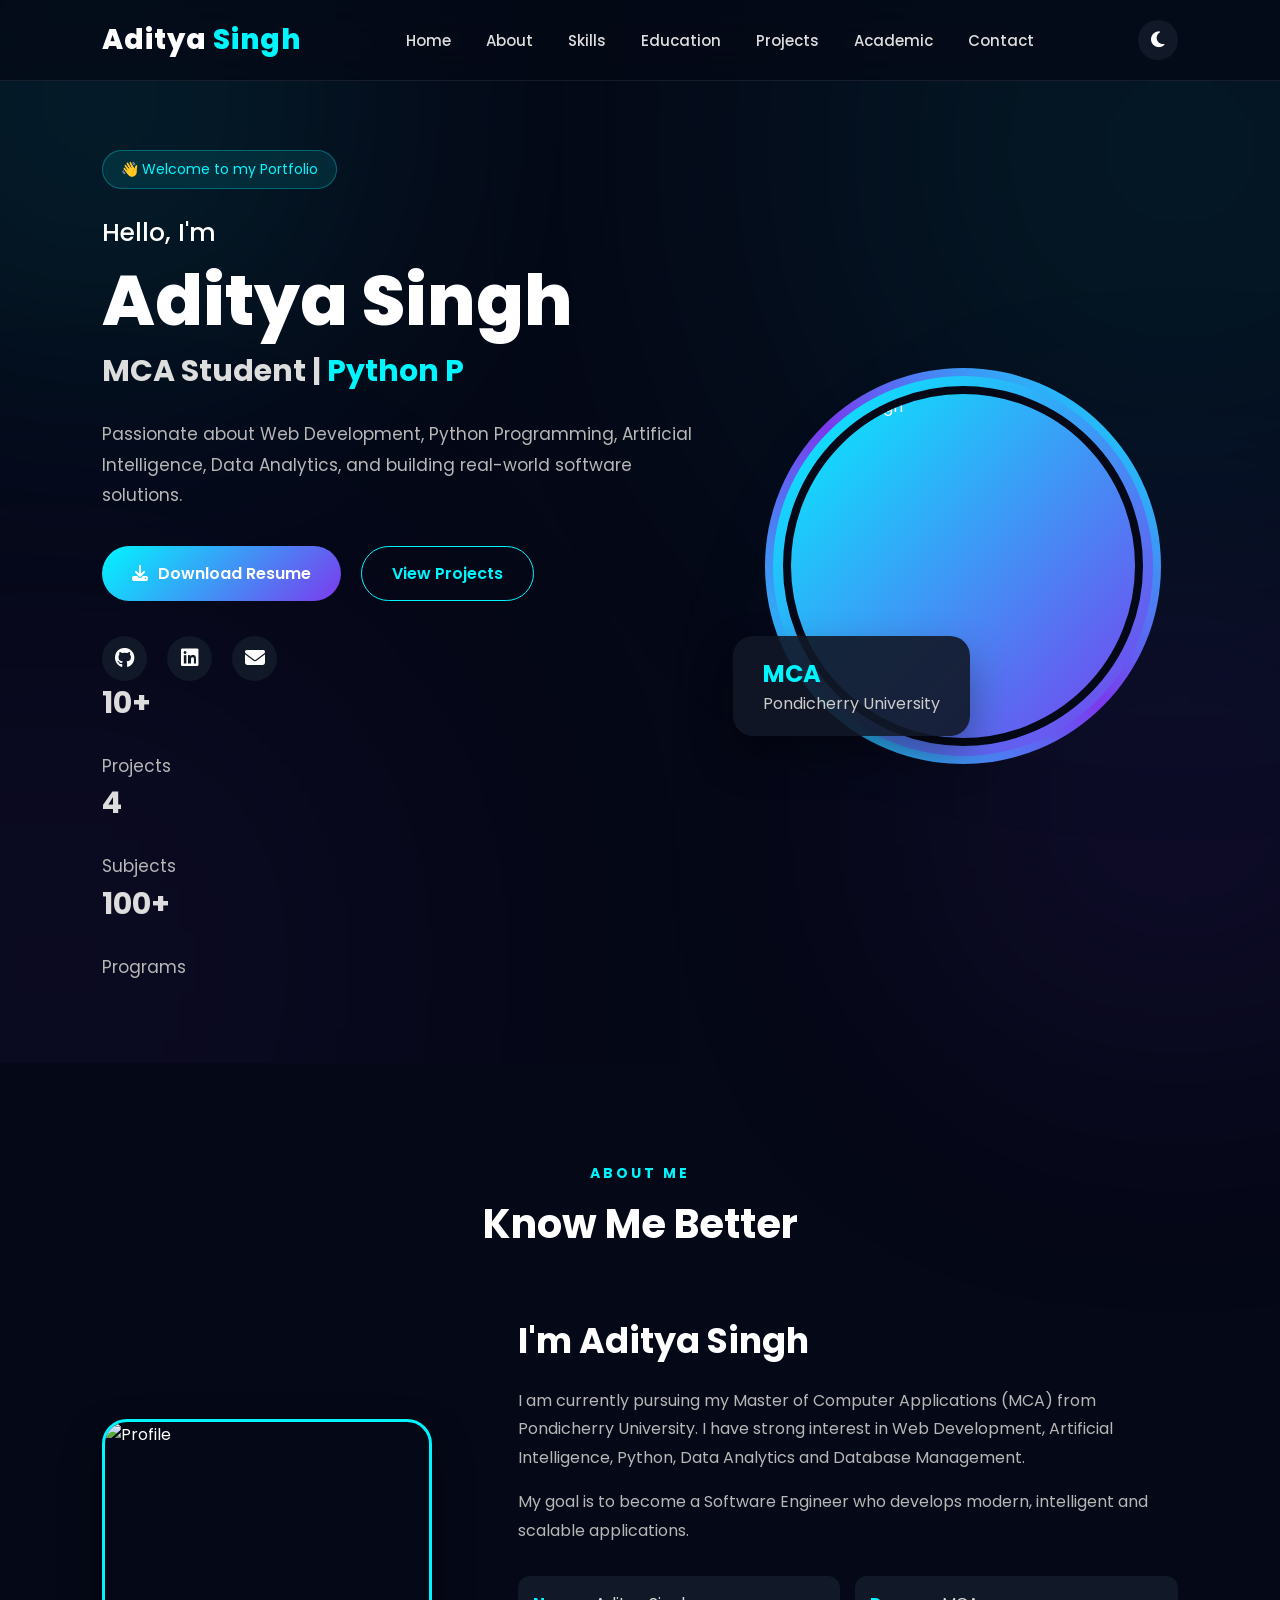
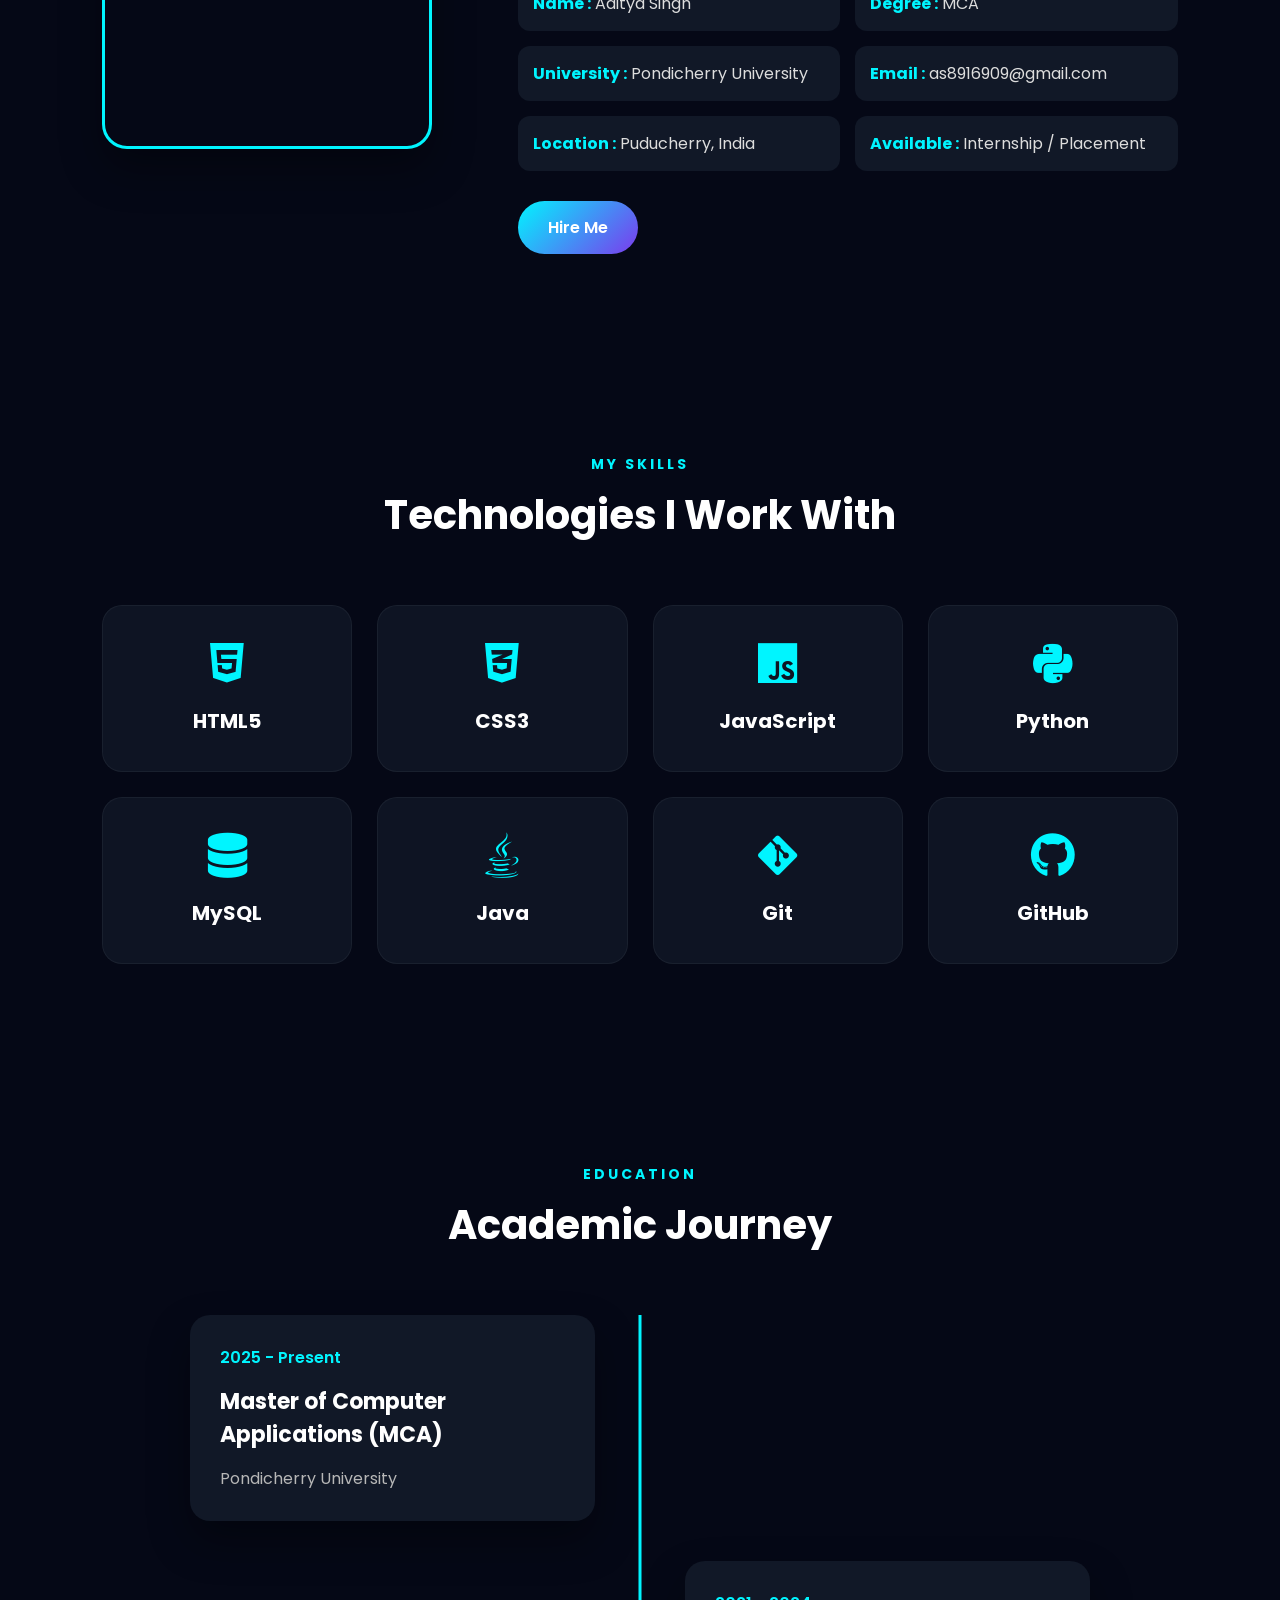
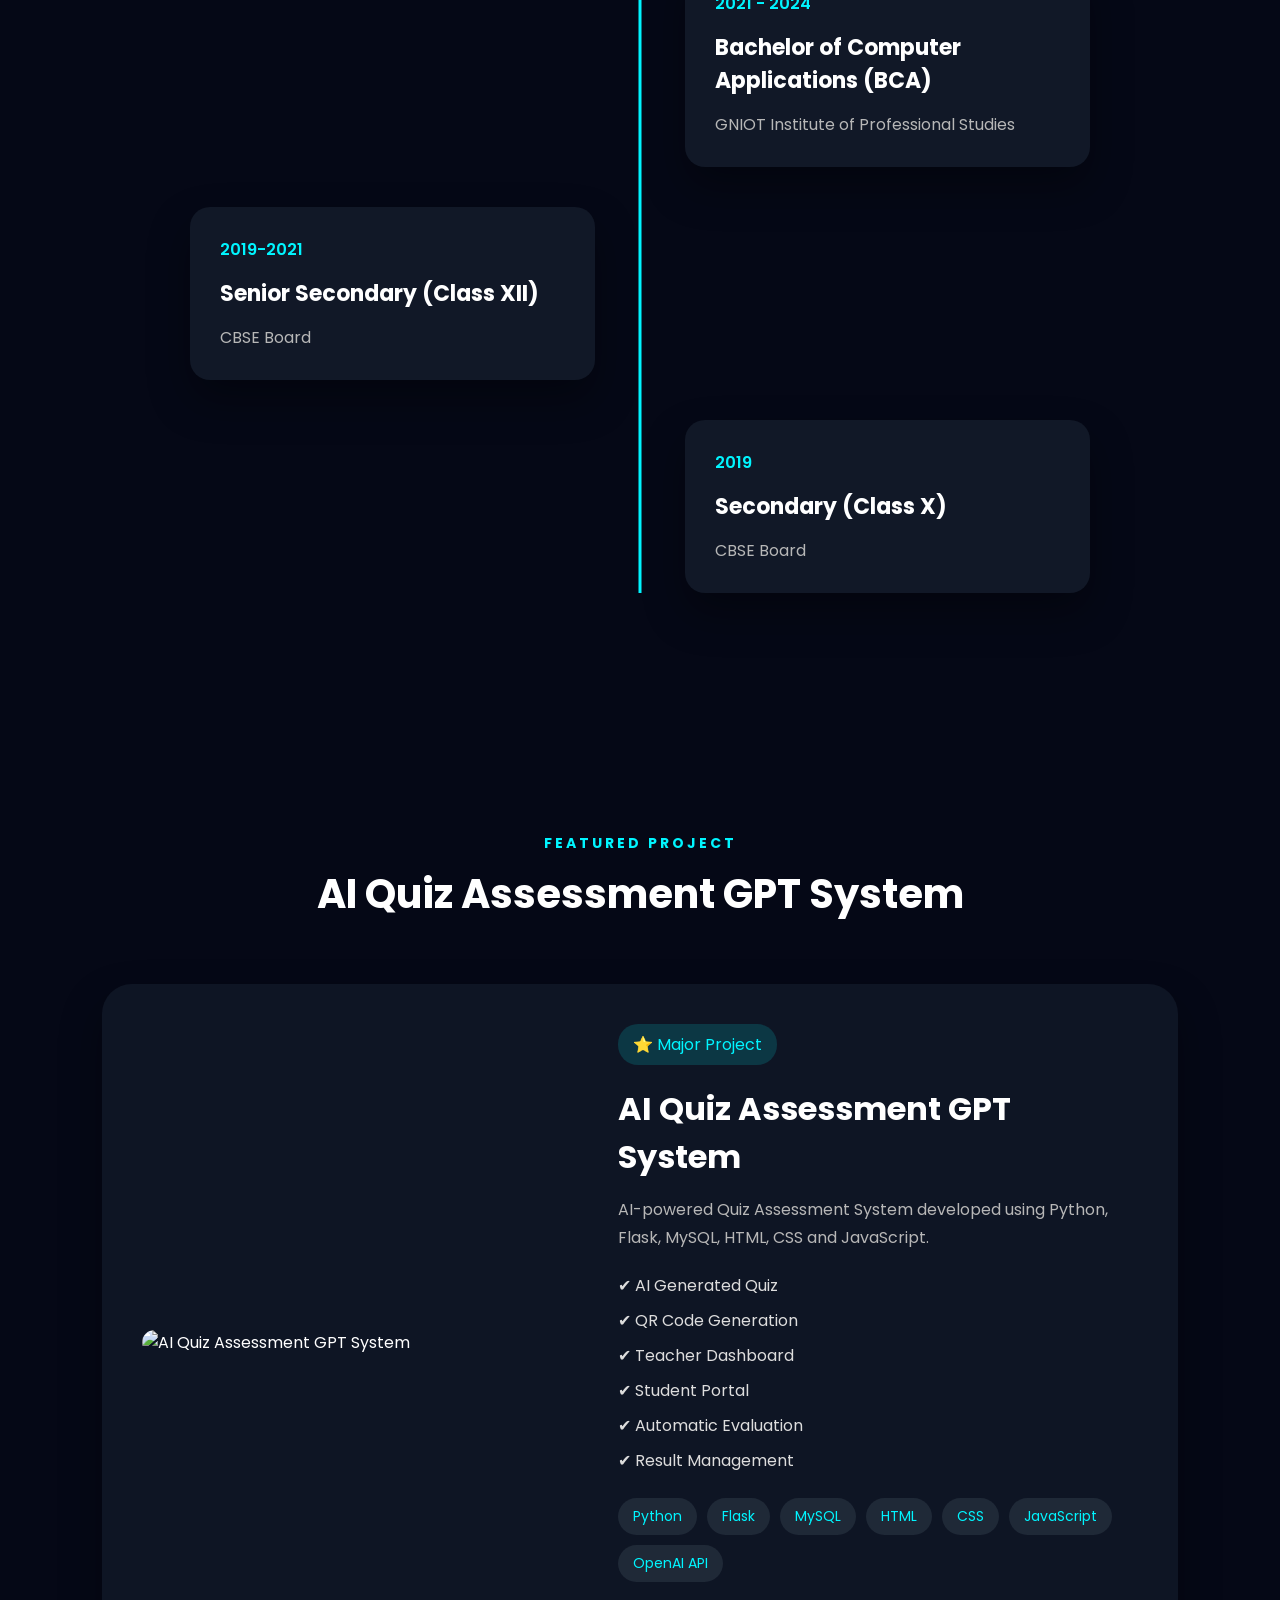
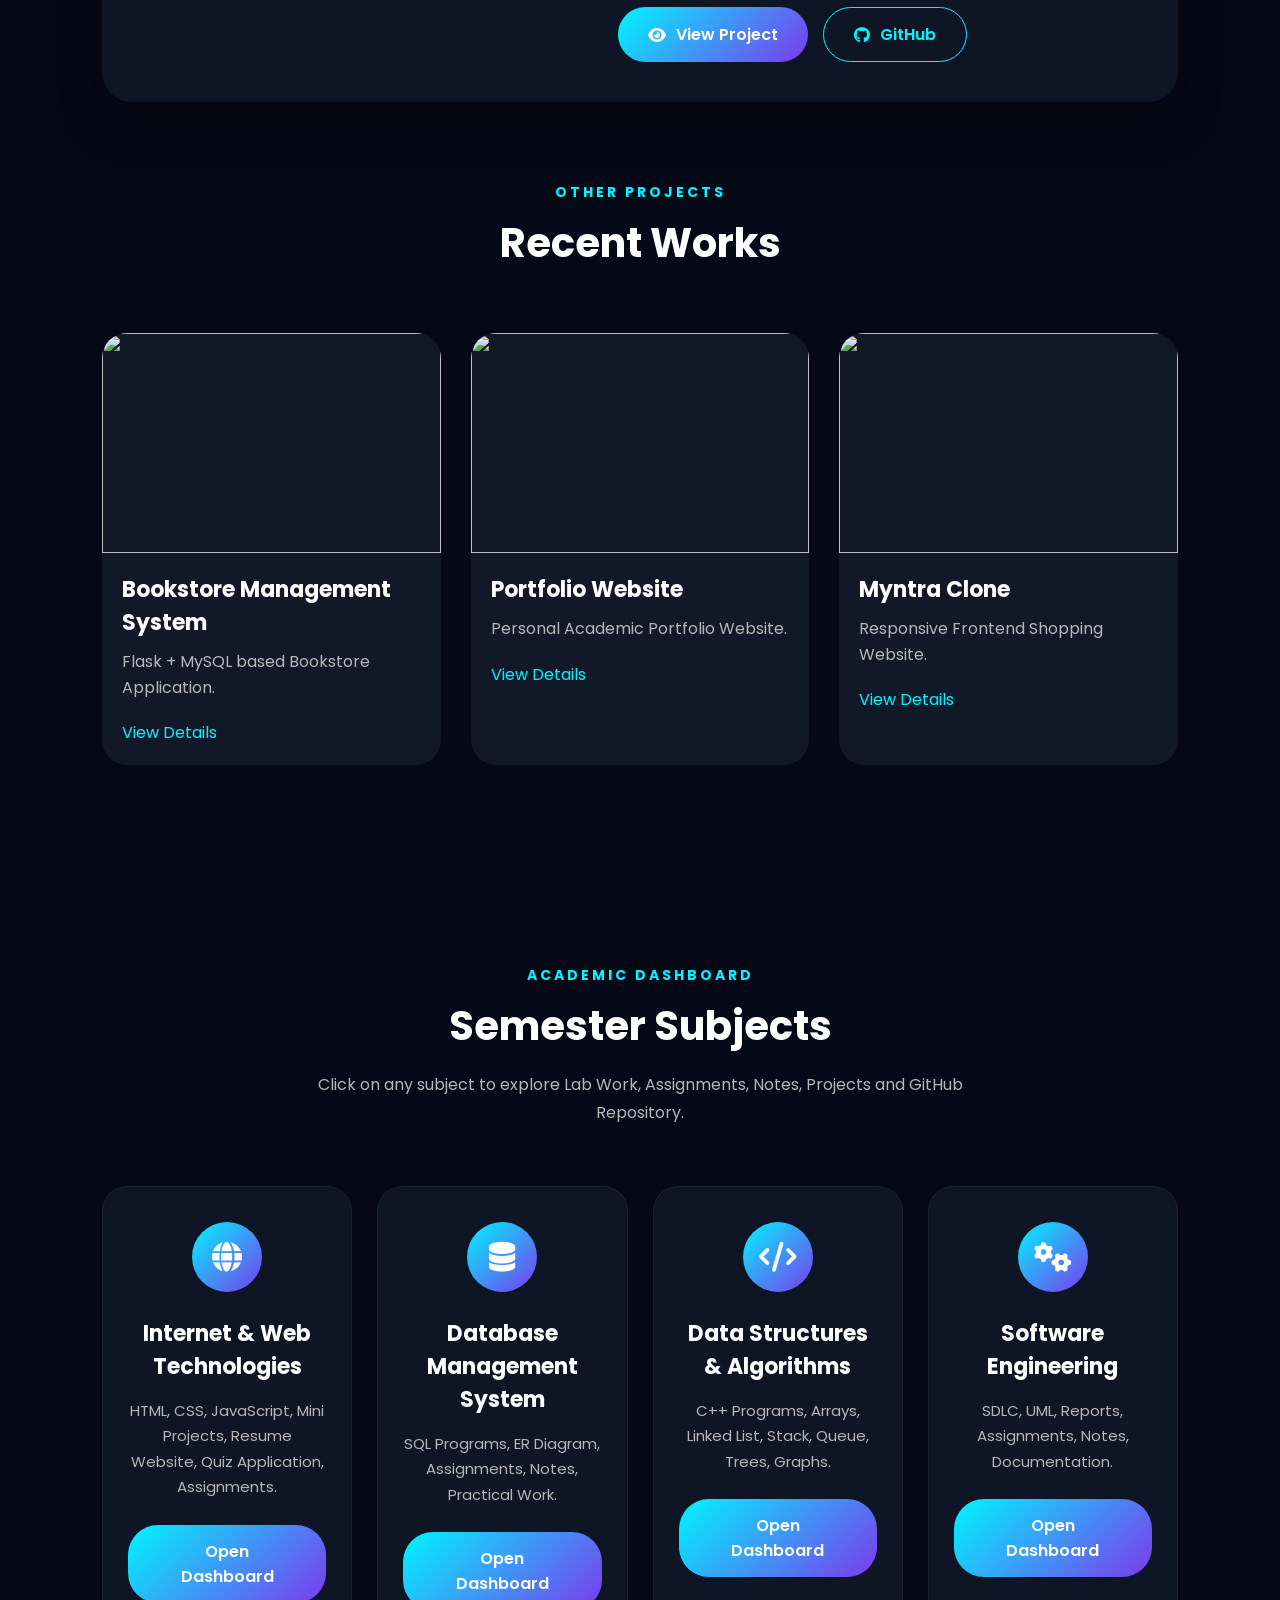
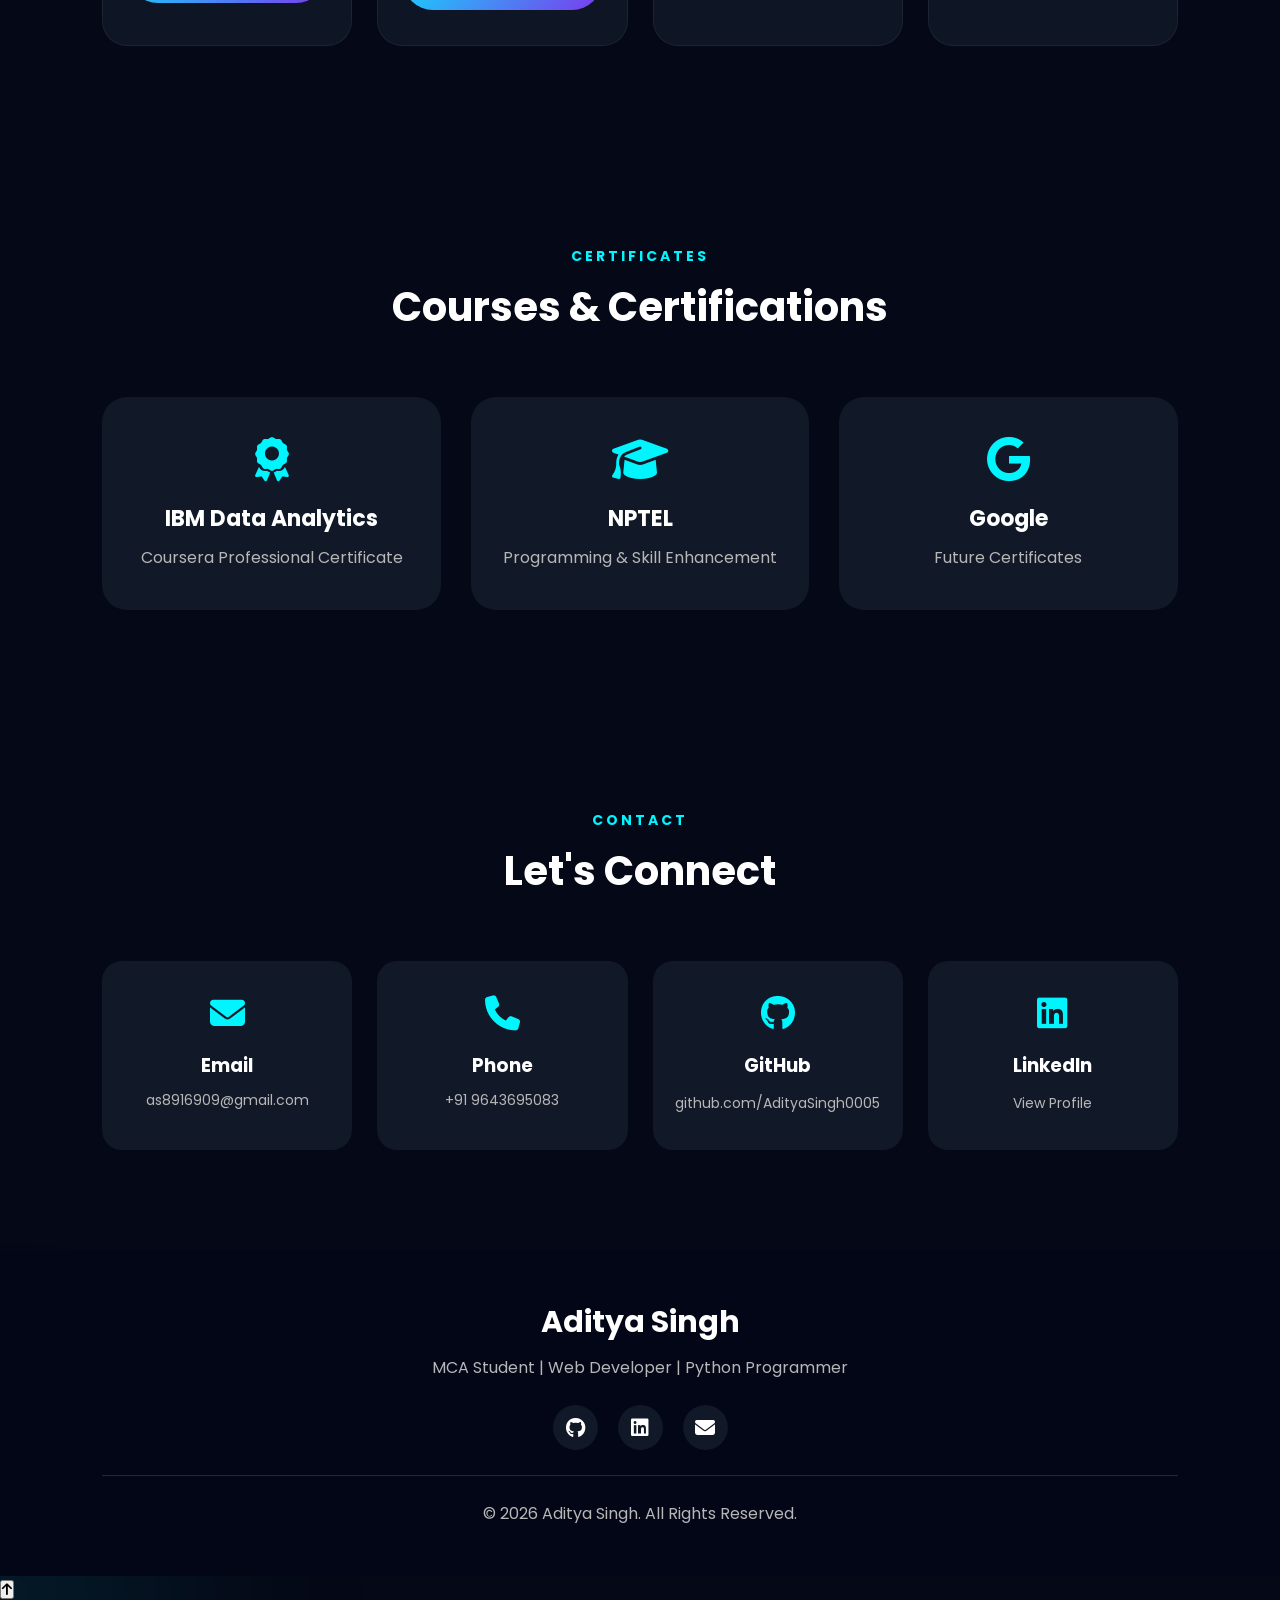
==== commit 0ff74165: "Add direct quiz access by Quiz ID" ====
--- a/LABEX-1/index.HTML
+++ b/LABEX-1/index.HTML
@@ -558,7 +558,7 @@
 
             <div class="project-buttons">
 
-                <a href="projects/ai-quiz/index.html"
+                <a href="https://ai-quiz-assessment-gpt-system.onrender.com"
                    class="btn">
 
                     <i class="fas fa-eye"></i>
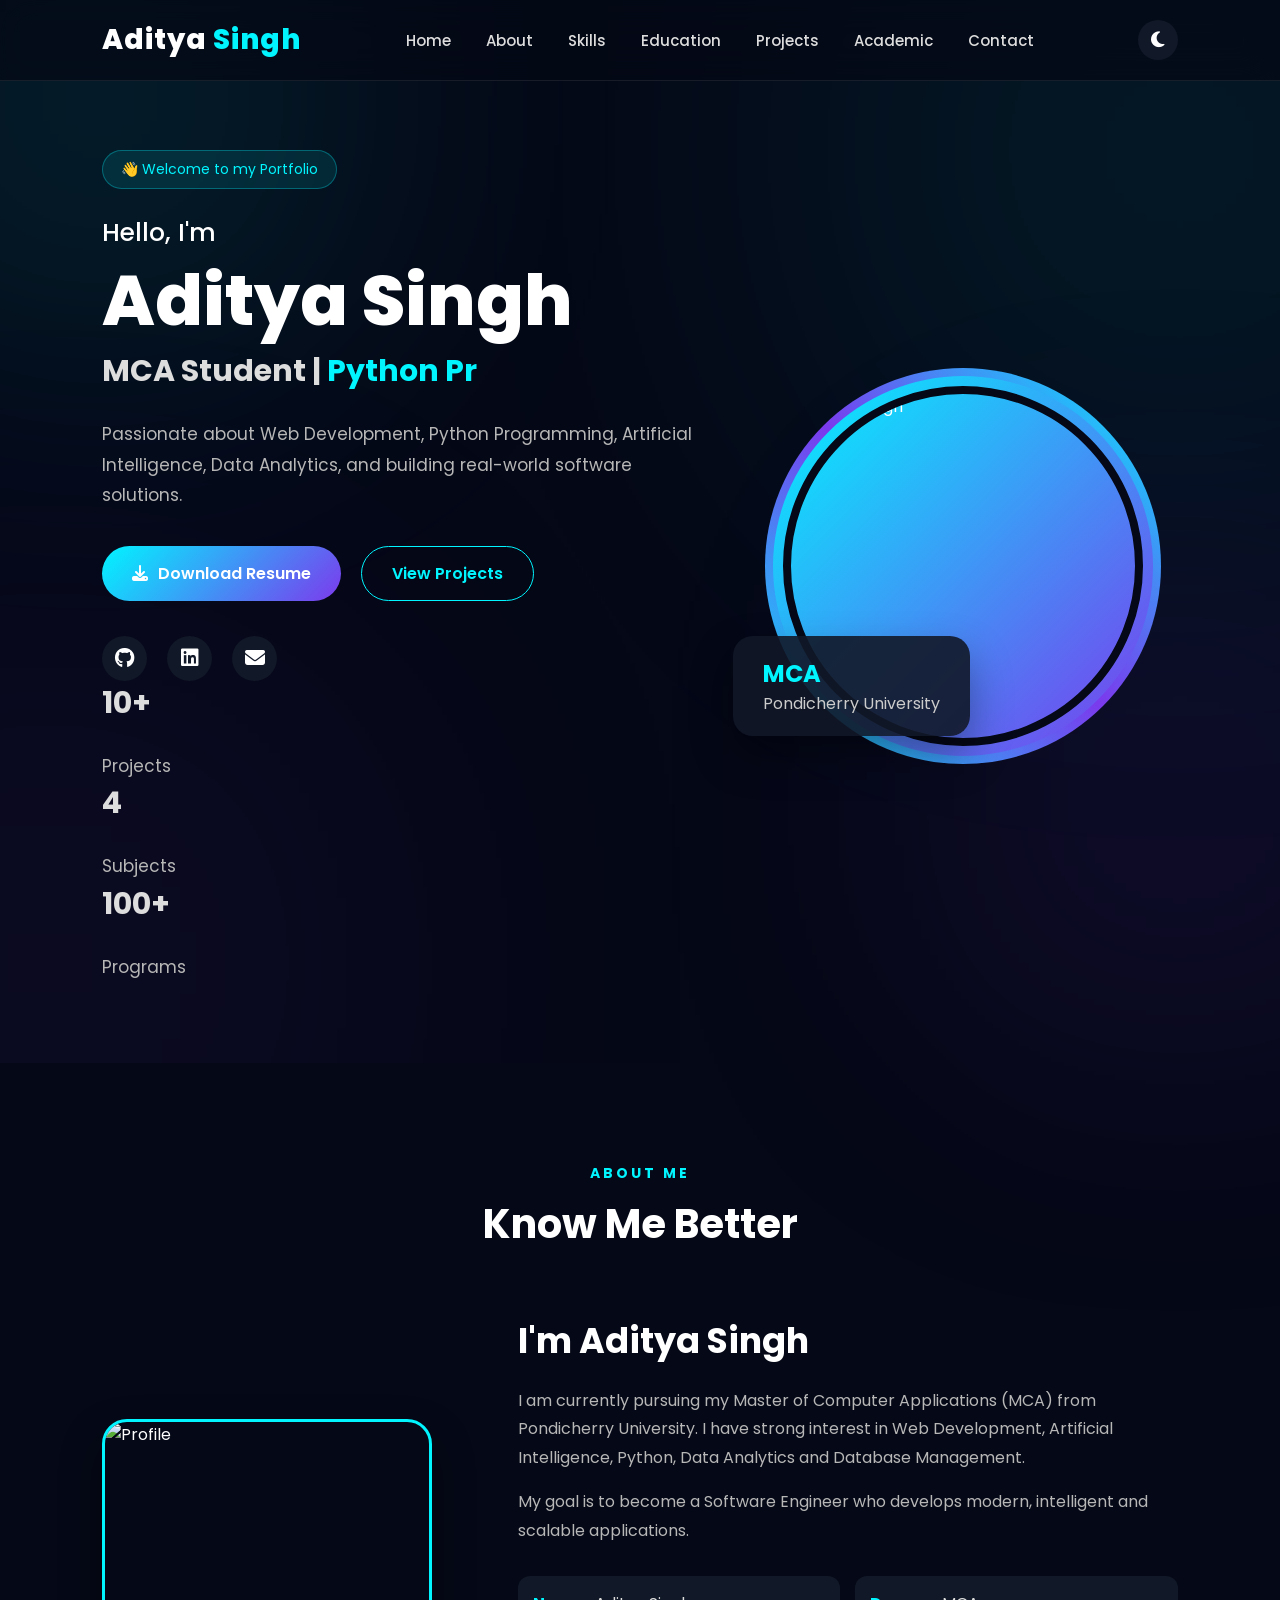
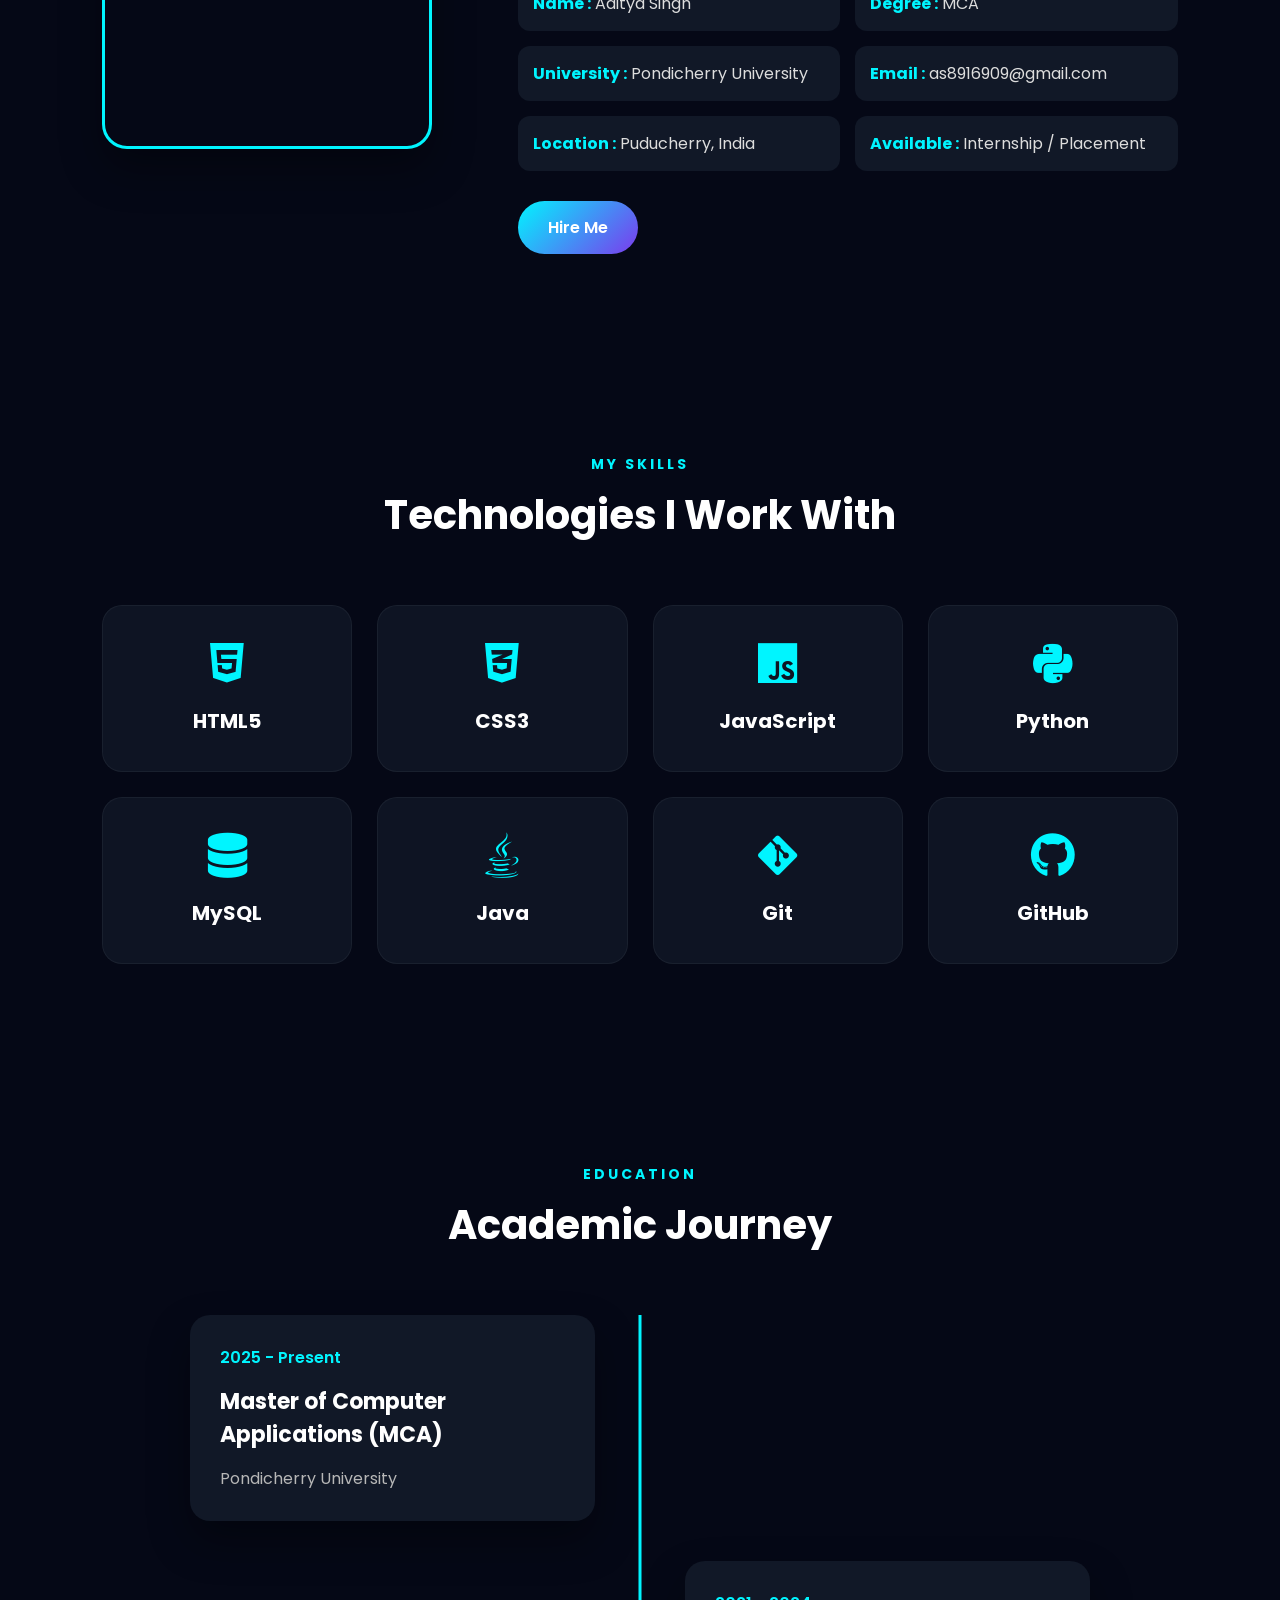
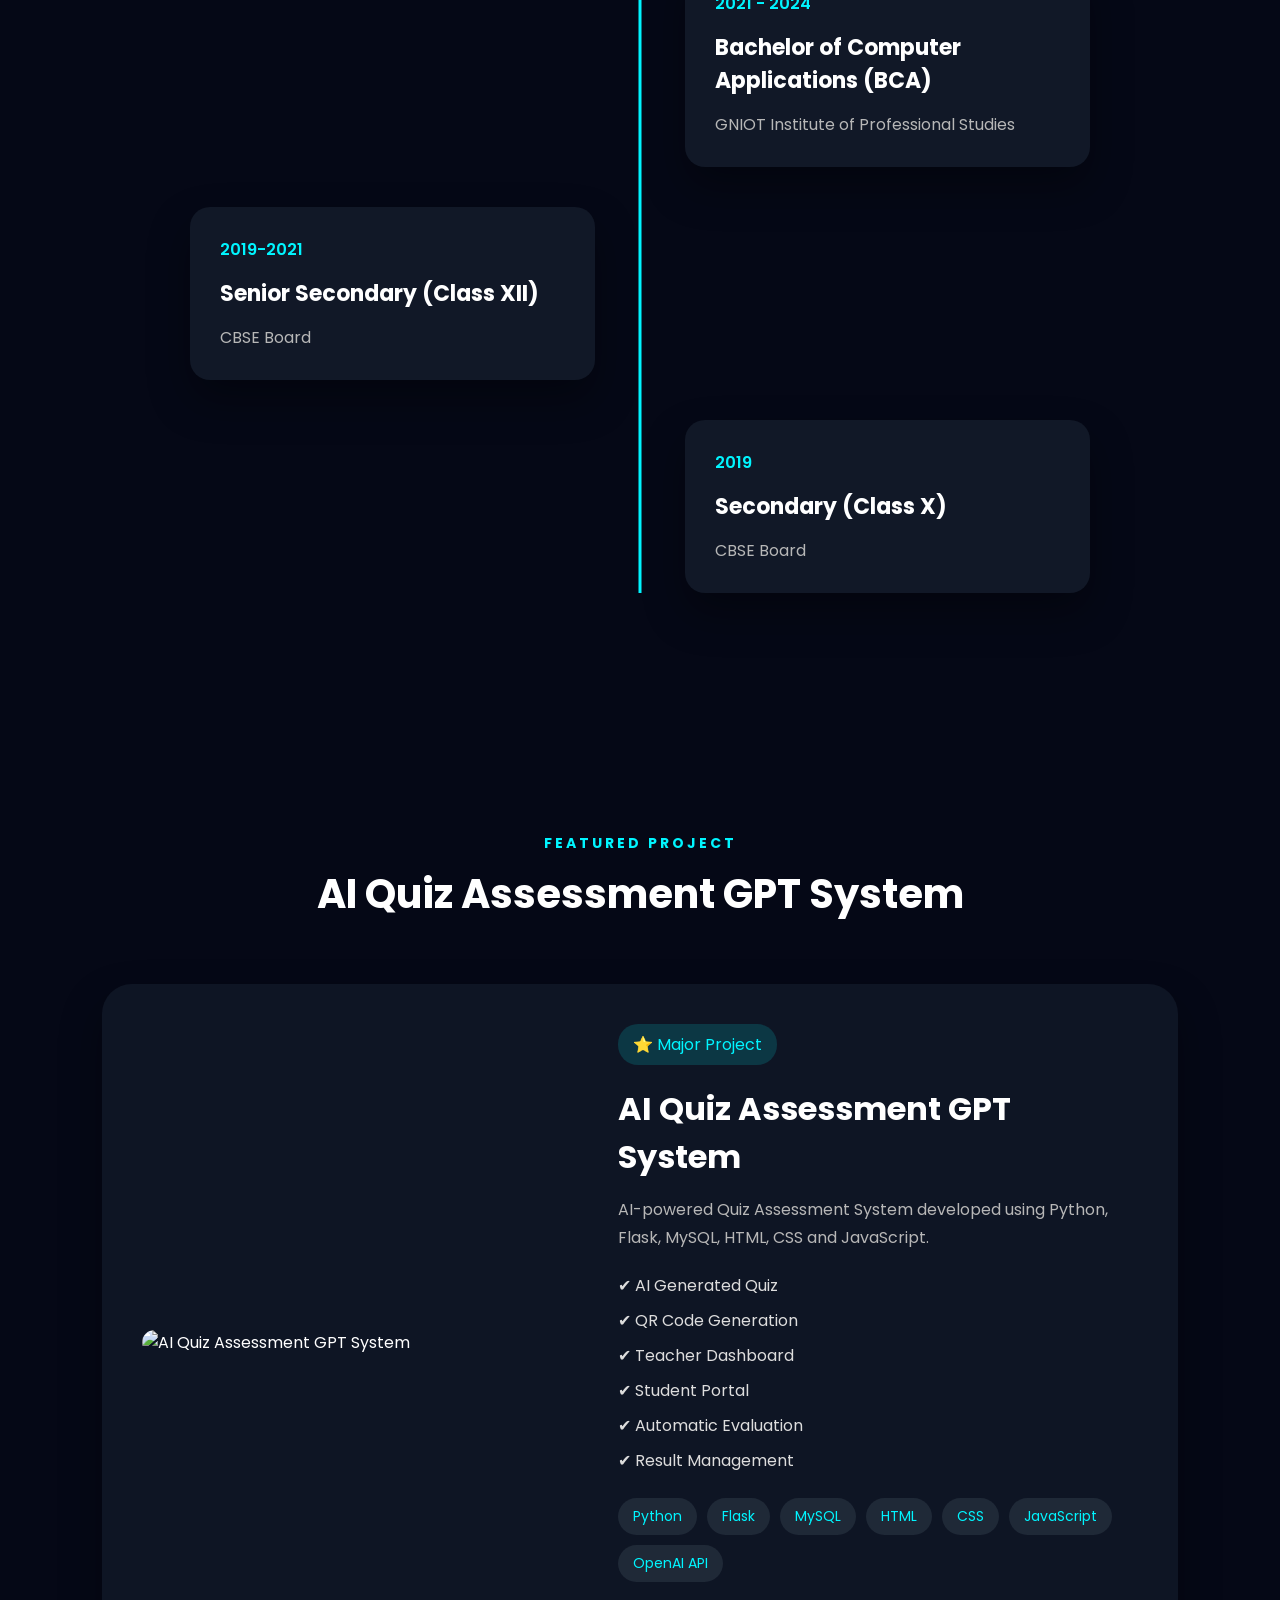
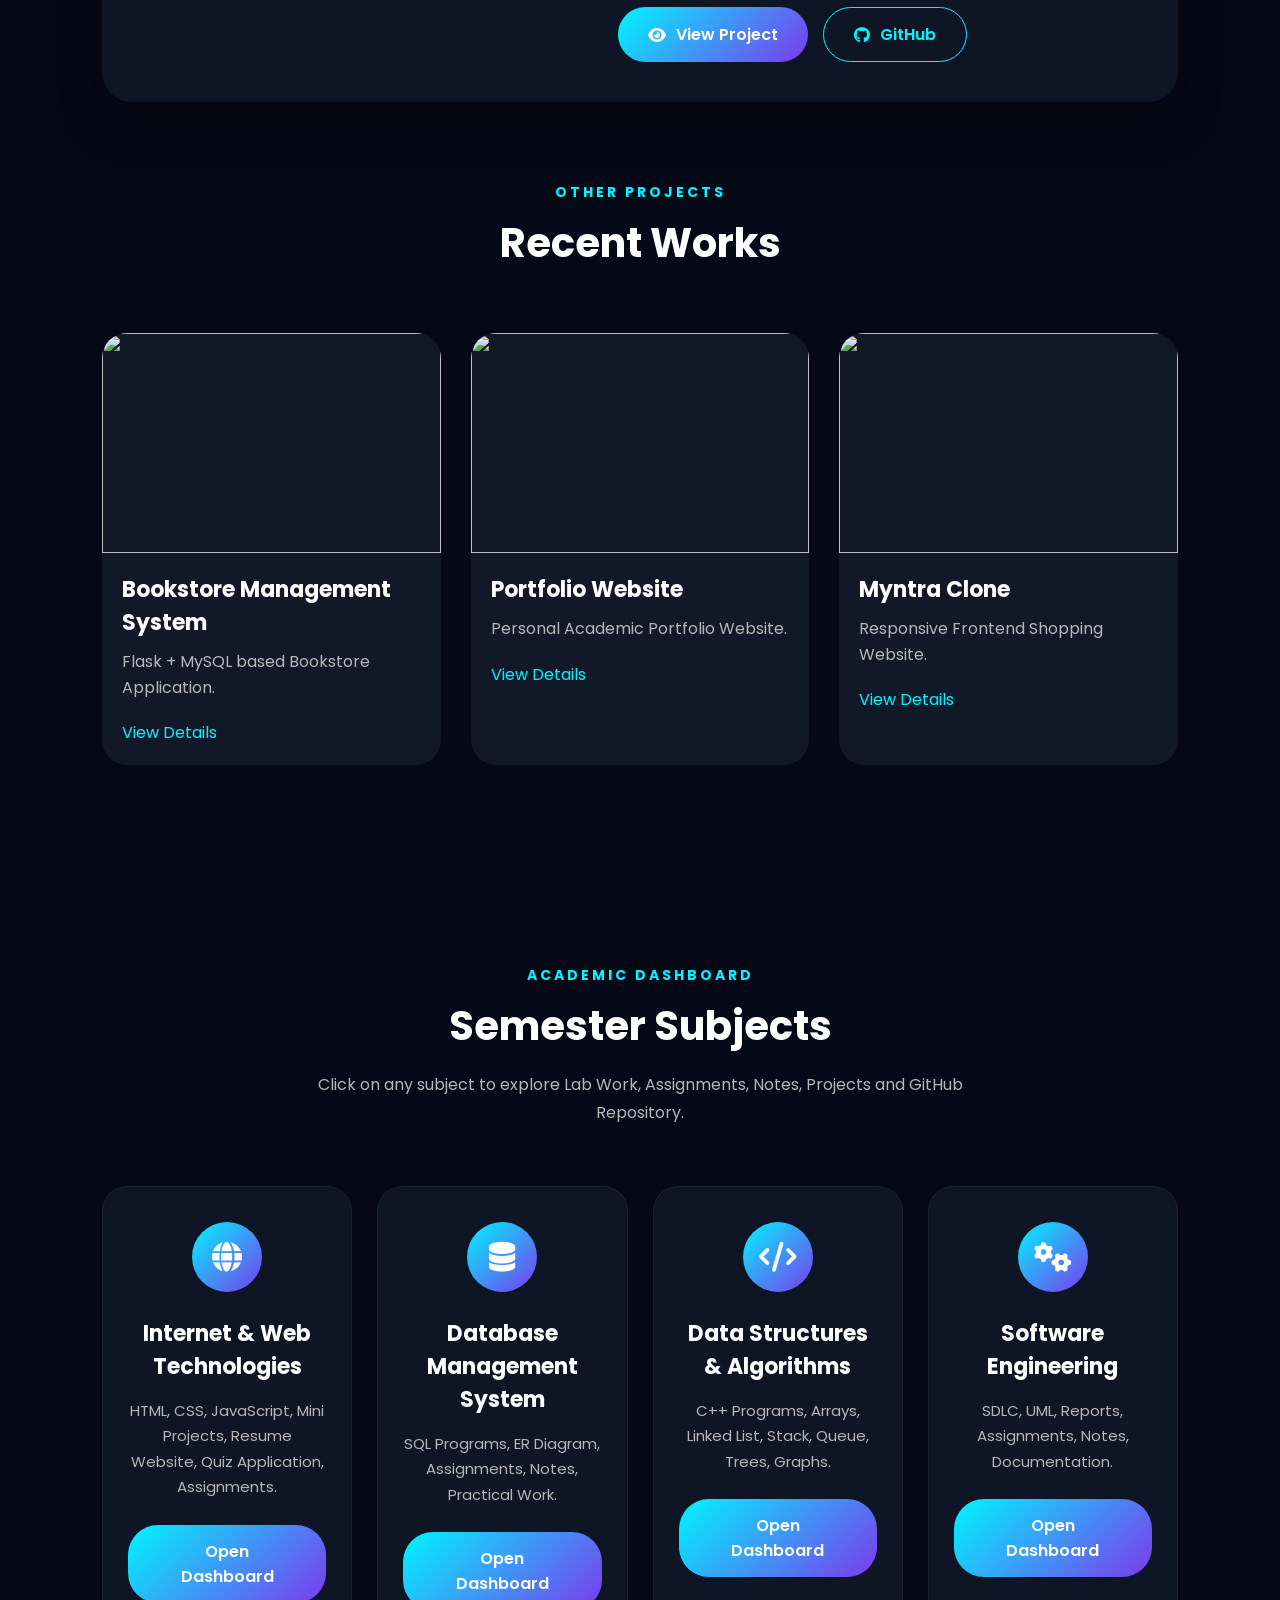
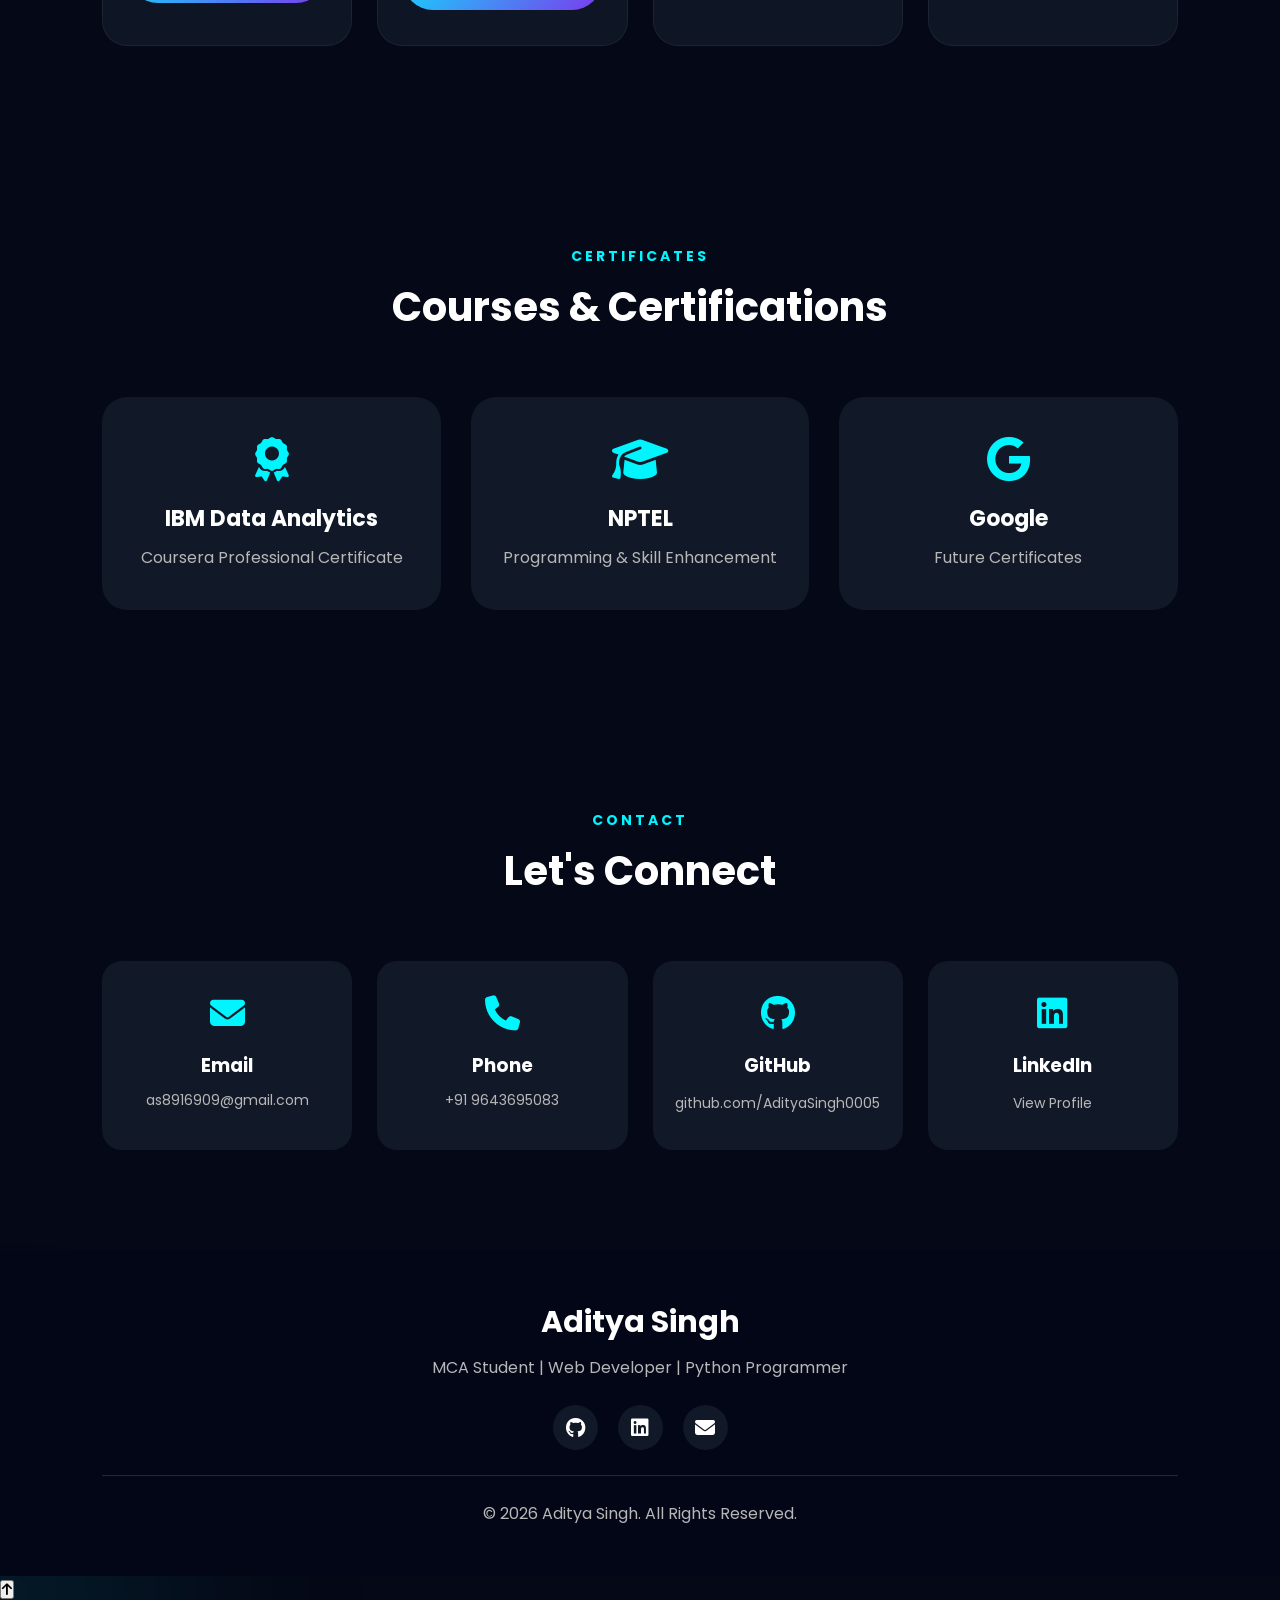
==== commit 6a329f0e: "Add direct quiz access by Quiz ID" ====
--- a/LABEX-1/index.HTML
+++ b/LABEX-1/index.HTML
@@ -704,7 +704,7 @@
 
             </p>
 
-            <a href="semester/iwt/index.html" class="btn">
+            <a href="semester-Work/IWT/index.html" class="btn">
 
                 Open Dashboard
 
